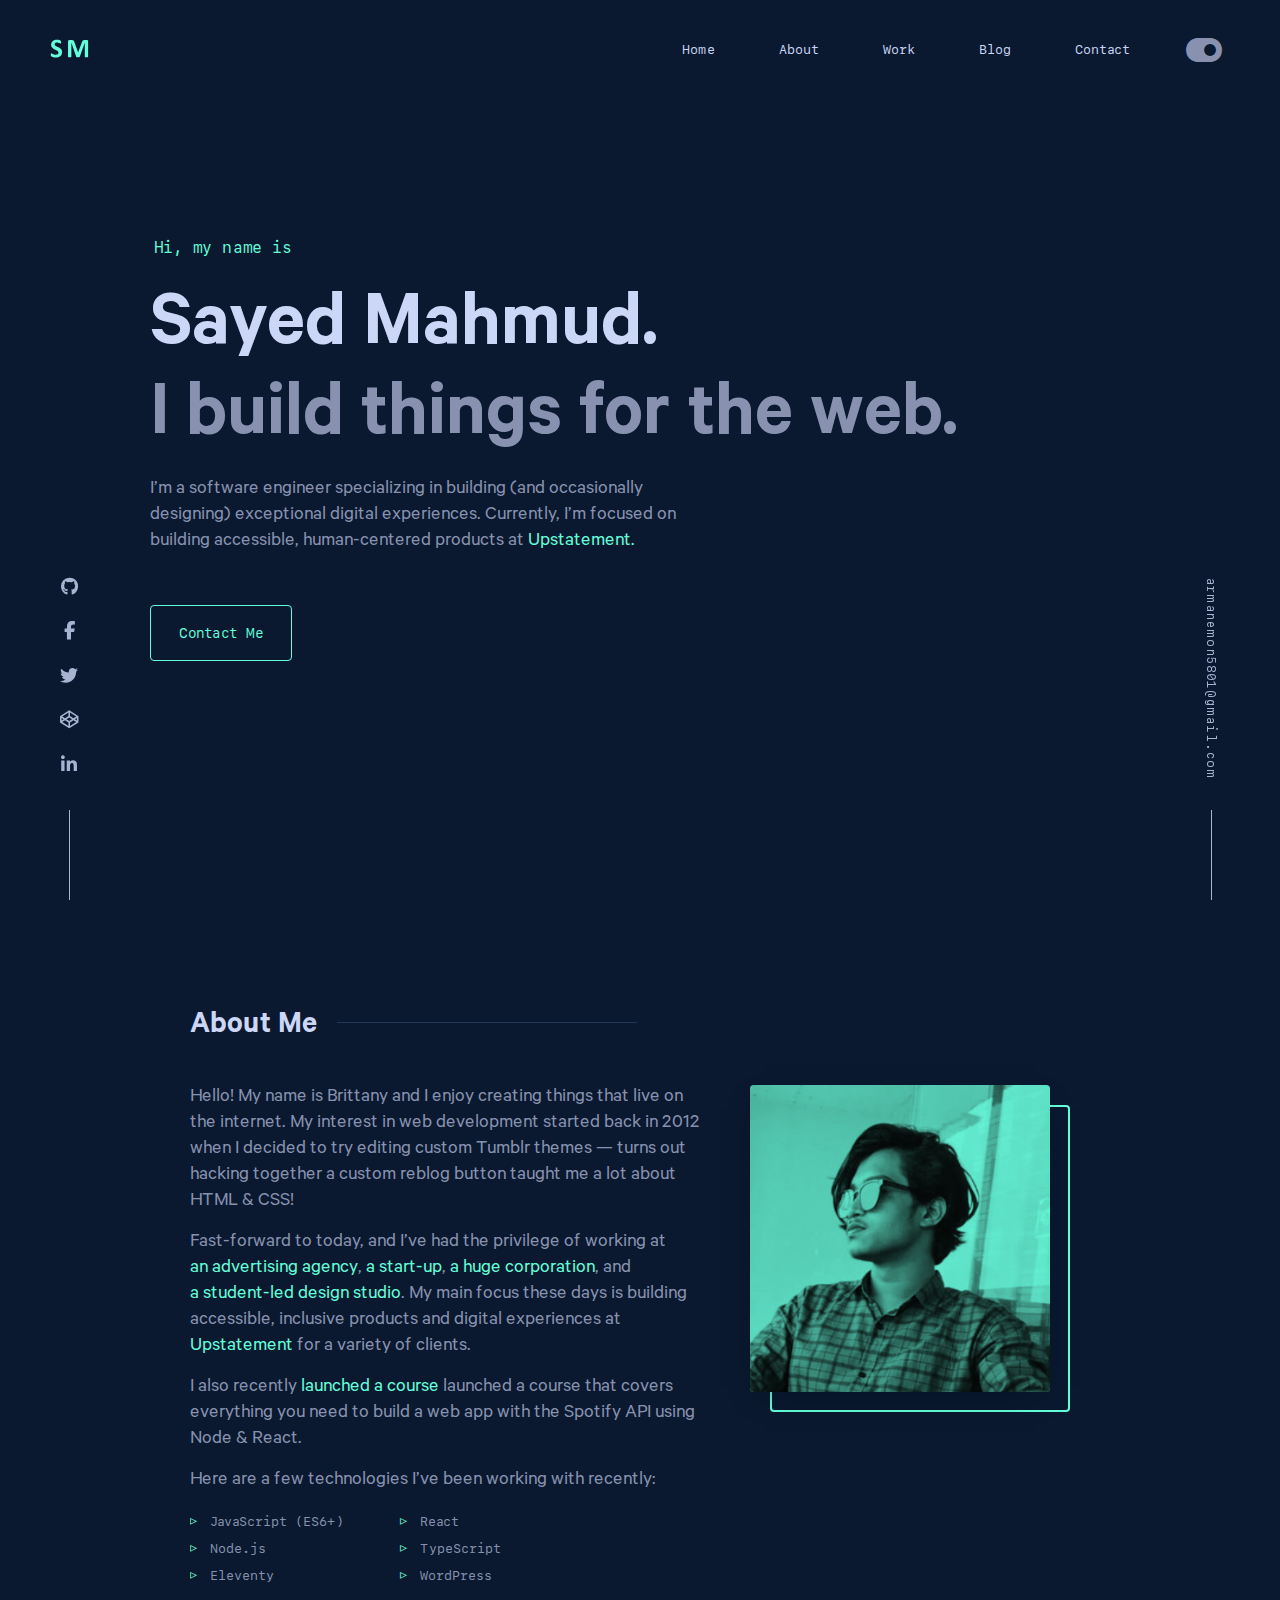
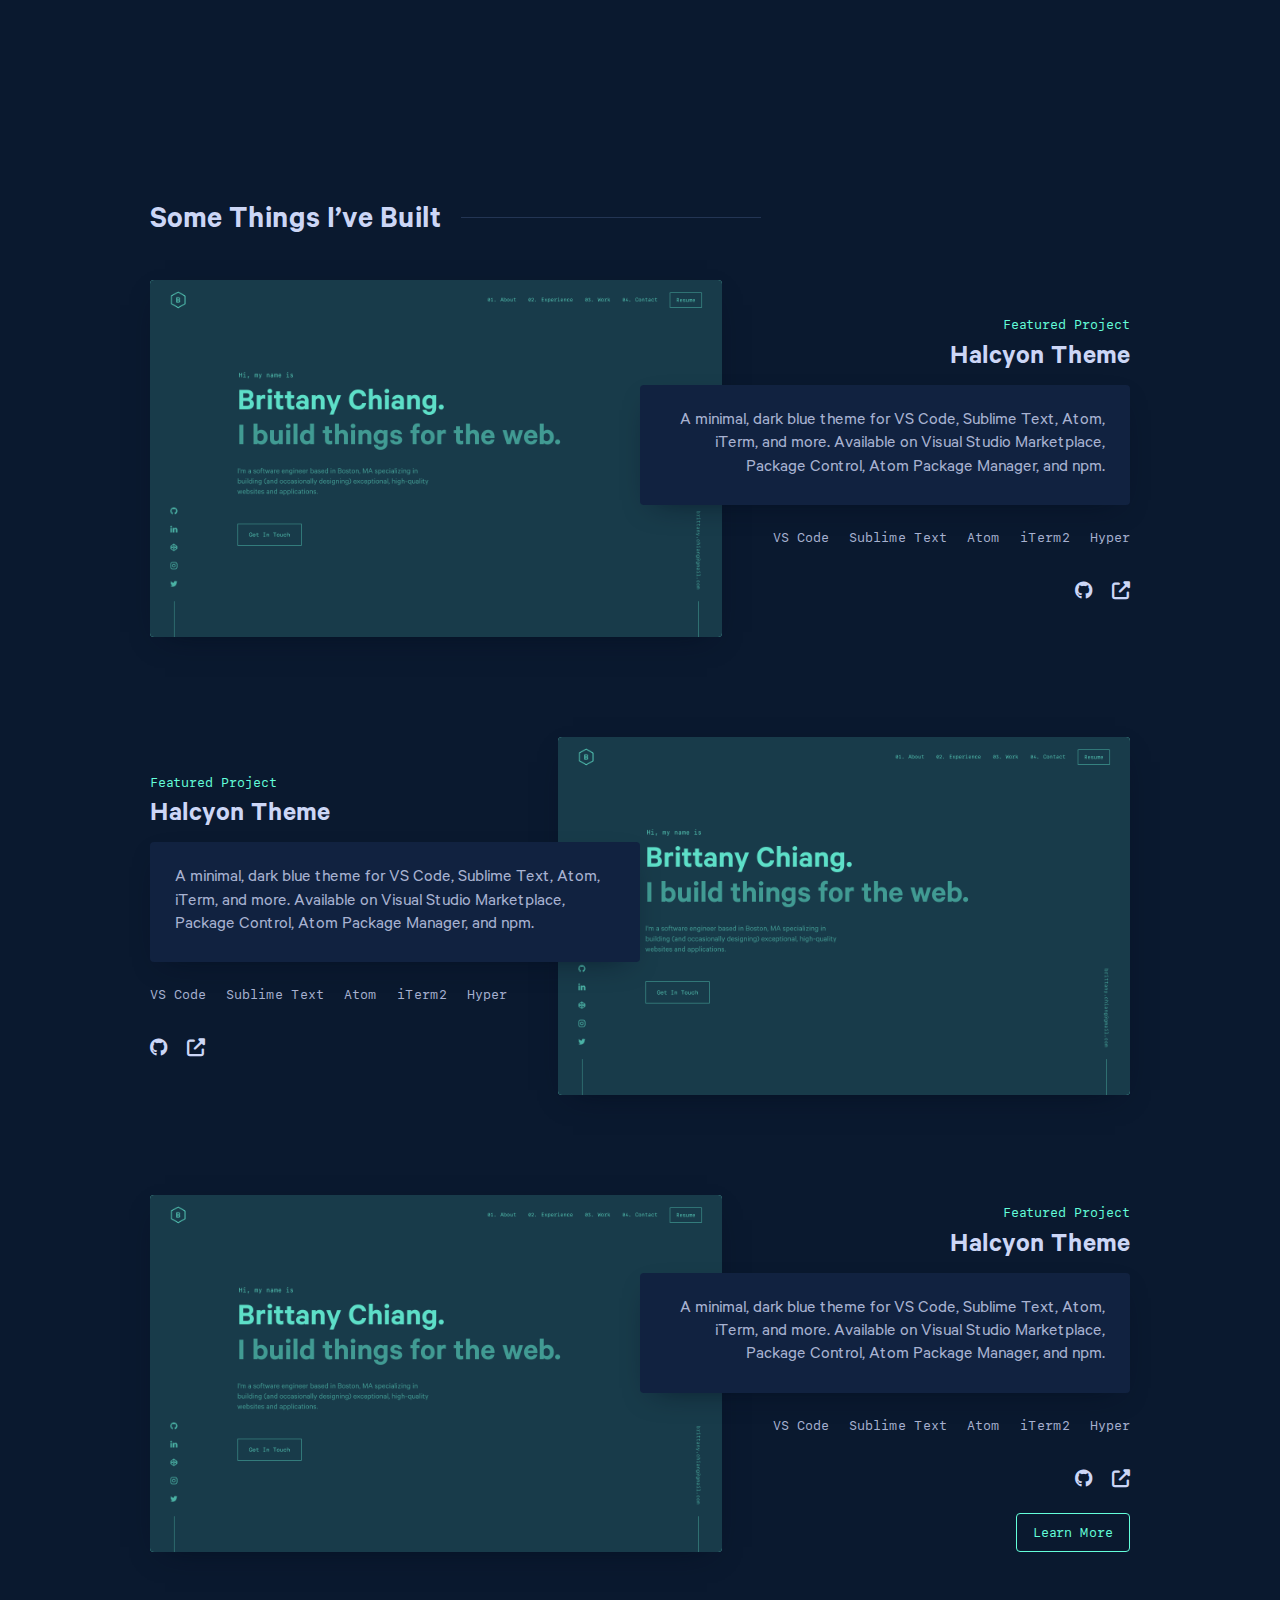
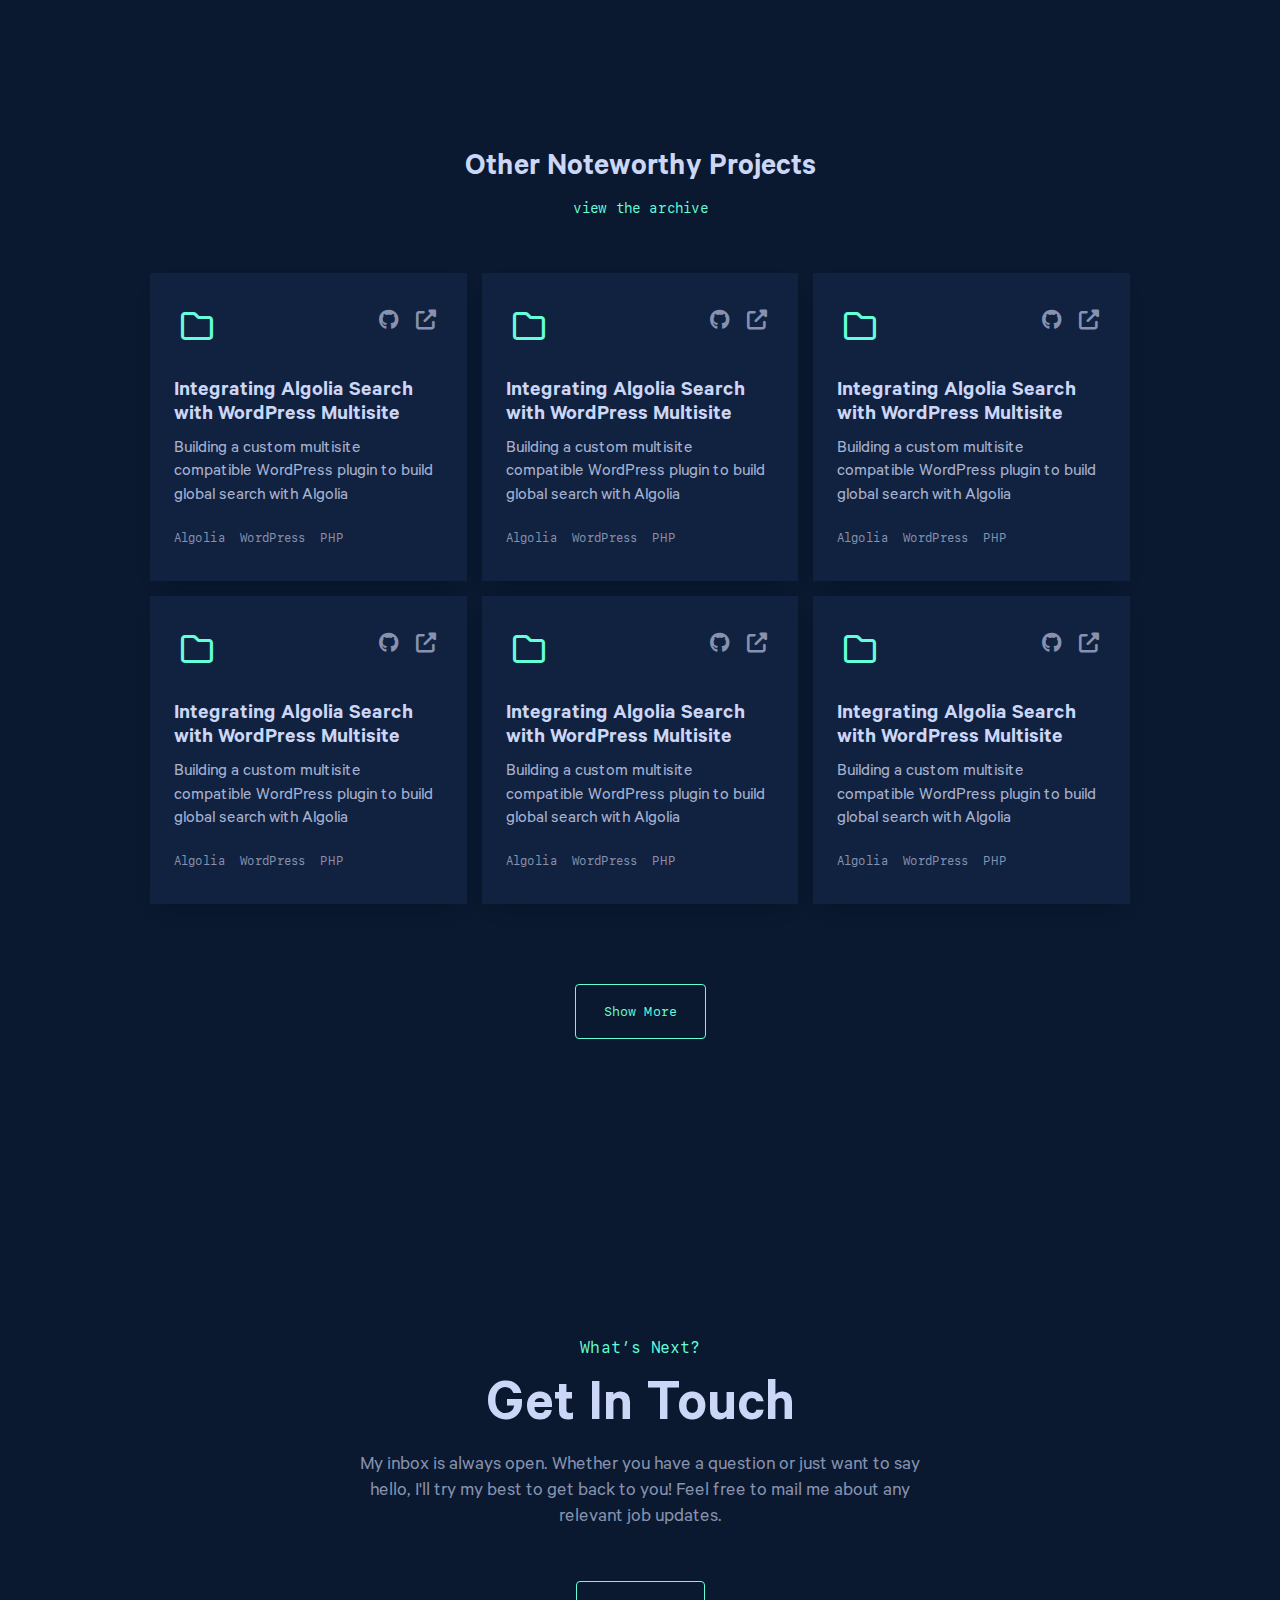
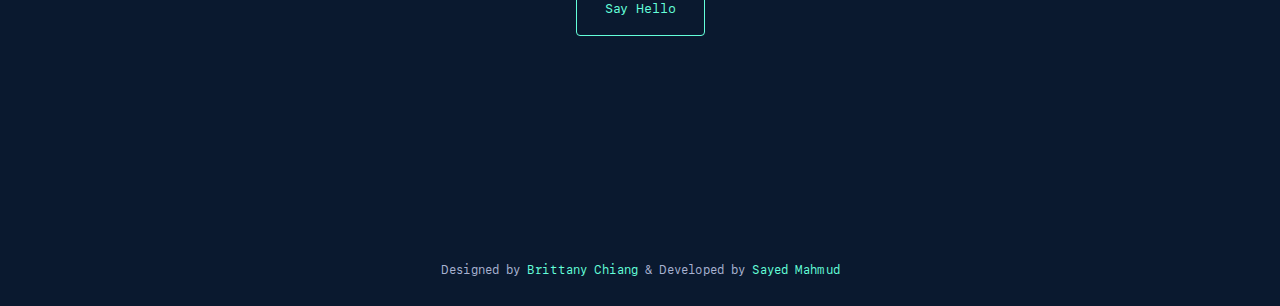
==== index.html @ cd8b5ef1 "deleted portfolio directory" ====
<!DOCTYPE html>
<html lang="en">
<head>
    <meta charset="UTF-8">
    <meta http-equiv="X-UA-Compatible" content="IE=edge">
    <meta name="viewport" content="width=device-width, initial-scale=1.0">
    <link rel="stylesheet" href="styles.css">
    <link rel="stylesheet" href="https://cdnjs.cloudflare.com/ajax/libs/font-awesome/6.2.0/css/all.min.css">
    <title>Sayed Mahmud</title>
</head>
<body>
    
    
    
    <!-- header starts -->

    <header id="header">
        <a href="index.html">
            <div class="logo">
                <img src="image/SMText.svg" class="logo-img" alt="logo">
            </div>
        </a>
        
        <nav>
            <div class="nav">            
                <ul class="nav-items">
                    <li><a href="index.html">Home</a></li>
                    <li><a href="#about">About</a></li>
                    <li><a href="#hl-projects">Work</a></li>
                    <li><a href="#">Blog</a></li>
                    <li><a class="email-link" href="mailto:armanemon5801@gmail.com" rel="noopener noreferrer" target="_blank">Contact</a></li>
                    <li><button class="btn-color"><i class="fa-solid fa-toggle-on"></i></button></li>
                </ul>
            </div>    

            <div class="menu">     
                <div class="toggle">
                    <span></span>
                </div>       
                <ul class="menu-items">
                    <li><button class="btn-color"><i class="fa-solid fa-toggle-on"></i></button></li>
                    <li><a href="index.html">Home</a></li>
                    <li><a href="#about">About</a></li>
                    <li><a href="#hl-projects">Work</a></li>
                    <li><a href="#">Blog</a></li>
                    <li><a class="email-link" href="mailto:armanemon5801@gmail.com" rel="noopener noreferrer" target="_blank">Contact</a></li>
                </ul>
                
            </div>    
        </nav>
    </header>
<!-- header ends-->

 <!-- sticky items starts-->

        <div class="hidden">
            <ul class="sticky sticky-social">
                <li><a href="#">
                    <i class="fa-brands fa-github"></i>
                </a></li>
                <li><a href="#">
                    <i class="fa-brands fa-facebook-f"></i>
                </a></li>
                <li><a href="#">
                    <i class="fa-brands fa-twitter"></i>
                </a></li>
                <li><a href="">
                    <i class="fa-brands fa-codepen"></i>
                </a></li>
                <li><a href="">
                    <i class="fa-brands fa-linkedin-in"></i>
                </a></li>
            </ul>
    
    
            <div class="sticky sticky-email">
                <a class="email-link" href="mailto:armanemon5801@gmail.com" rel="noopener noreferrer" target="_blank">armanemon5801@gmail.com</a>
            </div>
        </div>
<!-- sticky items ends-->

<main>

<!-- hero starts -->
    <section id="hero" class="hero">
            <h1>Hi, my name is</h1>
            <h2 class="big-heading">Sayed Mahmud.</h2>
            <h3 class="big-heading">I build things for the web.</h3>
            <p>I’m a software engineer specializing in building (and occasionally designing) exceptional digital experiences. Currently, I’m focused on building accessible, human-centered products at <a href="#">Upstatement.</a></p>
            <a href="#"><button class="btn btn-email">Contact Me</button></a>
    </section>
    <!-- hero ends-->


    <!-- about me starts -->
    <section id="about"  class="about" >
        <div class="sec-heading-wrapper">
            <h2 class="sec-heading">About Me</h2>
        </div>

            <div class="about-wrapper">
                <div class="about-wrapper--inner">
                    <p>Hello! My name is Brittany and I enjoy creating things that live on the internet. My interest in web development started back in 2012 when I decided to try editing custom Tumblr themes — turns out hacking together a custom reblog button taught me a lot about HTML & CSS!</p>
        
                    <p>Fast-forward to today, and I’ve had the privilege of working at <a>an advertising agency</a>, <a>a start-up</a>, <a>a huge corporation</a>, and <a>a student-led design studio</a>. My main focus these days is building accessible, inclusive products and digital experiences at <a>Upstatement</a> for a variety of clients.</p>
        
                    <p>I also recently <a>launched a course</a> launched a course that covers everything you need to build a web app with the Spotify API using Node & React.</p>
                    
                    <p>Here are a few technologies I’ve been working with recently:</p>
                    <ul class="skills-list">
                        <li>JavaScript (ES6+)</li>
                        <li>React</li>
                        <li>Node.js</li>
                        <li>TypeScript</li>
                        <li>Eleventy</li>
                        <li>WordPress</li>
                    </ul>
                </div>
                <!-- image -->
                <div class="about-img">
                    <div class="image-wrapper">
                        <!-- before -->
                        <div class="image-wrapper--inner"><img src="image/shantoperfect(1).jpg" alt="" class="profile-img"></div>
                        <!-- after -->
                    </div>
                </div>
            </div>
    </section>
<!-- about me ends -->

<!-- highlighted projects starts -->
    <section id="hl-projects" class="hl-projects" >
        <div class="sec-heading-wrapper">
            <h2 class="sec-heading">Some Things I’ve Built</h2>
        </div>

    <div class="hl-project-grid">   
        <!-- first highlighted project start -->
        <div class="hl-project">
            
            <div class="project-image">
                    <a href="" class="project-img-link">
                    <!-- before -->
                    <div class="p-image-wrapper">
                        <div class="p-image-wrapper--inner">
                            <img src="image/demo.png" alt="">
                        </div>
                    </div>
                    </a>
            </div>

            <div class="project-content">
                <p class="project-overline">Featured Project</p>
                <h3 class="hl-project-name"><a href="#">Halcyon Theme</a></h3>
                <div class="project-description">
                    <p>A minimal, dark blue theme for VS Code, Sublime Text, Atom, iTerm, and more. Available on Visual Studio Marketplace, Package Control, Atom Package Manager, and npm.</p>
                </div>
                <ul class="project-tech-list">
                    <li>VS Code</li>
                    <li>Sublime Text</li>
                    <li>Atom</li>
                    <li>iTerm2</li>
                    <li>Hyper</li>
                </ul>
                <div class="project-links">
                    <a href="">
                        <i class="fa-brands fa-github"></i>
                    </a>
                    <a href=""><i class="fa-solid fa-up-right-from-square"></i></a>
                </div>
            </div>
        </div>
        <!-- first highlighted project ends-->

        <!-- second highlighted project start -->
        <div class="hl-project">
            
            <div class="project-image">
                    <a href="" class="project-img-link">
                    <!-- before -->
                    <div class="p-image-wrapper">
                        <div class="p-image-wrapper--inner">
                            <img src="image/demo.png" alt="">
                        </div>
                    </div>
                    </a>
            </div>

            <div class="project-content">
                <p class="project-overline">Featured Project</p>
                <h3 class="hl-project-name"><a href="#">Halcyon Theme</a></h3>
                <div class="project-description">
                    <p>A minimal, dark blue theme for VS Code, Sublime Text, Atom, iTerm, and more. Available on Visual Studio Marketplace, Package Control, Atom Package Manager, and npm.</p>
                </div>
                <ul class="project-tech-list">
                    <li>VS Code</li>
                    <li>Sublime Text</li>
                    <li>Atom</li>
                    <li>iTerm2</li>
                    <li>Hyper</li>
                </ul>
                <div class="project-links">
                    <a href="">
                        <i class="fa-brands fa-github"></i>
                    </a>
                    <a href="">
                        <i class="fa-solid fa-up-right-from-square"></i>
                    </a>
                </div>
            </div>
        </div>
        <!-- second highlighted project ends -->

        <!-- third highlighted project start -->
        <div class="hl-project">
            
            <div class="project-image">
                    <a href="" class="project-img-link">
                    <!-- before -->
                    <div class="p-image-wrapper">
                        <div class="p-image-wrapper--inner">
                            <img src="image/demo.png" alt="">
                        </div>
                    </div>
                    </a>
            </div>

            <div class="project-content">
                <p class="project-overline">Featured Project</p>
                <h3 class="hl-project-name"><a href="#">Halcyon Theme</a></h3>
                <div class="project-description">
                    <p>A minimal, dark blue theme for VS Code, Sublime Text, Atom, iTerm, and more. Available on Visual Studio Marketplace, Package Control, Atom Package Manager, and npm.</p>
                </div>
                <ul class="project-tech-list">
                    <li>VS Code</li>
                    <li>Sublime Text</li>
                    <li>Atom</li>
                    <li>iTerm2</li>
                    <li>Hyper</li>
                </ul>
                <div class="project-links">
                    <a href="">
                        <i class="fa-brands fa-github"></i>
                    </a>
                    <a href="">
                        <i class="fa-solid fa-up-right-from-square"></i>
                    </a>
                </div>
                <div class="learn-more-btn">
                    <a href="#"><button class="btn btn-learn-more">Learn More</button></a>
                </div>
            </div>
        </div>
        <!-- third highlighted project ends -->
    </div>

    </section>
<!-- highlighted projects ends -->


<!-- Other Noteworthy Projects starts -->
    <section id="noteworthy-projects" class="ntw-projects">
        <h2>Other Noteworthy Projects</h2>
        <a href="archive.html" class="inline-link archive-link">view the archive</a>

        <div class="cards">
            <ul class="project-grid">
                <!-- project 1 -->
                <li class="project-card">
                    <div class="card-icons">
                        <div class="icon-wrapper-one">
                            <a href="#">
                                <i class="fa-regular fa-folder"></i>
                            </a>
                        </div>
                        <div class="icon-wrapper-two">
                            <a href="">
                                <i class="fa-brands fa-github"></i>
                            </a>
                            <a href="">
                                <i class="fa-solid fa-up-right-from-square"></i>
                            </a>
                        </div>
                    </div>
                    <h3 class="project-title">
                        <a href="" class="project-card-header">Integrating Algolia Search with WordPress Multisite</a>
                    </h3>
                    <p>Building a custom multisite compatible WordPress plugin to build global search with Algolia</p>
                    <ul class="project-techs">
                        <li>Algolia</li>
                        <li>WordPress</li>
                        <li>PHP</li>
                    </ul>
                </li>
<!-- project 2 -->
<li class="project-card">
    <div class="card-icons">
        <div class="icon-wrapper-one">
            <a href="#">
                <i class="fa-regular fa-folder"></i>
            </a>
        </div>
        <div class="icon-wrapper-two">
            <a href="">
                <i class="fa-brands fa-github"></i>
            </a>
            <a href="">
                <i class="fa-solid fa-up-right-from-square"></i>
            </a>
        </div>
    </div>
    <h3 class="project-title">
        <a href="" class="project-card-header">Integrating Algolia Search with WordPress Multisite</a>
    </h3>
    <p>Building a custom multisite compatible WordPress plugin to build global search with Algolia</p>
    <ul class="project-techs">
        <li>Algolia</li>
        <li>WordPress</li>
        <li>PHP</li>
    </ul>
</li>
        <!-- project 3 -->
        <li class="project-card">
            <div class="card-icons">
                <div class="icon-wrapper-one">
                    <a href="#">
                        <i class="fa-regular fa-folder"></i>
                    </a>
                </div>
                <div class="icon-wrapper-two">
                    <a href="">
                        <i class="fa-brands fa-github"></i>
                    </a>
                    <a href="">
                        <i class="fa-solid fa-up-right-from-square"></i>
                    </a>
                </div>
            </div>
            <h3 class="project-title">
                <a href="" class="project-card-header">Integrating Algolia Search with WordPress Multisite</a>
            </h3>
            <p>Building a custom multisite compatible WordPress plugin to build global search with Algolia</p>
            <ul class="project-techs">
                <li>Algolia</li>
                <li>WordPress</li>
                <li>PHP</li>
            </ul>
        </li>
            <!-- project 4 -->
            <li class="project-card">
                <div class="card-icons">
                    <div class="icon-wrapper-one">
                        <a href="#">
                            <i class="fa-regular fa-folder"></i>
                        </a>
                    </div>
                    <div class="icon-wrapper-two">
                        <a href="">
                            <i class="fa-brands fa-github"></i>
                        </a>
                        <a href="">
                            <i class="fa-solid fa-up-right-from-square"></i>
                        </a>
                    </div>
                </div>
                <h3 class="project-title">
                    <a href="" class="project-card-header">Integrating Algolia Search with WordPress Multisite</a>
                </h3>
                <p>Building a custom multisite compatible WordPress plugin to build global search with Algolia</p>
                <ul class="project-techs">
                    <li>Algolia</li>
                    <li>WordPress</li>
                    <li>PHP</li>
                </ul>
            </li>
            <!-- project 5 -->
            <li class="project-card">
                <div class="card-icons">
                    <div class="icon-wrapper-one">
                        <a href="#">
                            <i class="fa-regular fa-folder"></i>
                        </a>
                    </div>
                    <div class="icon-wrapper-two">
                        <a href="">
                            <i class="fa-brands fa-github"></i>
                        </a>
                        <a href="">
                            <i class="fa-solid fa-up-right-from-square"></i>
                        </a>
                    </div>
                </div>
                <h3 class="project-title">
                    <a href="" class="project-card-header">Integrating Algolia Search with WordPress Multisite</a>
                </h3>
                <p>Building a custom multisite compatible WordPress plugin to build global search with Algolia</p>
                <ul class="project-techs">
                    <li>Algolia</li>
                    <li>WordPress</li>
                    <li>PHP</li>
                </ul>
            </li>
            <!-- project 6 -->
            <li class="project-card">
                <div class="card-icons">
                    <div class="icon-wrapper-one">
                        <a href="#">
                            <i class="fa-regular fa-folder"></i>
                        </a>
                    </div>
                    <div class="icon-wrapper-two">
                        <a href="">
                            <i class="fa-brands fa-github"></i>
                        </a>
                        <a href="">
                            <i class="fa-solid fa-up-right-from-square"></i>
                        </a>
                    </div>
                </div>
                <h3 class="project-title">
                    <a href="" class="project-card-header">Integrating Algolia Search with WordPress Multisite</a>
                </h3>
                <p>Building a custom multisite compatible WordPress plugin to build global search with Algolia</p>
                <ul class="project-techs">
                    <li>Algolia</li>
                    <li>WordPress</li>
                    <li>PHP</li>
                </ul>
            </li>
            </ul>
        </div>
        <button class="btn more-button">Show More</button>
    </section>
<!-- Other Noteworthy Projects ends -->

<!-- contact starts -->
    <section id="contact" class="contact">
        <h2 class="contact-section-heading">What’s Next?</h2>
        <h2 class="title">Get In Touch</h2>
        <p>My inbox is always open. Whether you have a question or just want to say hello, I'll try my best to get back to you! Feel free to mail me about any relevant job updates.</p>
        <button class="btn btn-say-hello"><a class="email-link" href="mailto:armanemon5801@gmail.com" rel="noopener noreferrer" target="_blank">Say Hello</a>
        </button>
    </section>
<!-- contact ends -->
    </main> 



<!-- footer starts  -->
    <footer id="footer" class="footer">
        <p class="footer-text">
            Designed by <a href="https://brittanychiang.com/" target="_blank">Brittany Chiang</a> & Developed by <a href="#">Sayed Mahmud</a>  
        </p>
    </footer>
<!-- footer ends -->

<script src="script.js"></script>
</body>
</html>
---- styles.css ----
:root {
    --dark-navy: #020c1b;
    --navy: #0a192f;
    --light-navy: #112240;
    --lightest-navy: #233554;
    --navy-shadow: rgba(2, 12, 27, 0.7);

    --dark-slate: #495670;
    --slate: #8892b0;
    --light-slate: #a8b2d1;
    --lightest-slate: #ccd6f6;

    --white: #e6f1ff;
    --green: #64ffda;
    --green-tint: rgba(100, 255, 218, 0.1);
    --pink: #f57dff;
    --blue: #57cbff;

    --font-sans: 'Calibre', 'Inter', 'San Francisco', 'SF Pro Text', -apple-system, system-ui,
      sans-serif;
    --font-mono: 'SF Mono', 'Fira Code', 'Fira Mono', 'Roboto Mono', monospace;

    --fz-xxs: 12px;
    --fz-xs: 13px;
    --fz-sm: 14px;
    --fz-md: 16px;
    --fz-lg: 18px;
    --fz-xl: 20px;
    --fz-xxl: 22px;
    --fz-heading: 32px;

    --border-radius: 4px;
    --nav-height: 100px;
    --nav-scroll-height: 70px;

    --tab-height: 42px;
    --tab-width: 120px;

    --easing: cubic-bezier(0.645, 0.045, 0.355, 1);
    --transition: all 0.25s cubic-bezier(0.645, 0.045, 0.355, 1);

    --hamburger-width: 30px;

    --ham-before: top 0.1s ease-in 0.25s, opacity 0.1s ease-in;
    --ham-before-active: top 0.1s ease-out, opacity 0.1s ease-out 0.12s;
    --ham-after: bottom 0.1s ease-in 0.25s, transform 0.22s cubic-bezier(0.55, 0.055, 0.675, 0.19);
    --ham-after-active: bottom 0.1s ease-out,
      transform 0.22s cubic-bezier(0.215, 0.61, 0.355, 1) 0.12s;
  }
  /* variables ends */

  @font-face {
    font-family: "SF Mono";
    src:
    local("Sf Mono"), 
    url(fonts/SFMono/SFMono-Regular.ttf) format("truetype"),
    url(fonts/SFMono/SFMono-Regular.woff) format("woff"),
    url(fonts/SFMono/SFMono-Regular.woff2) format("woff2");
    font-weight: normal;
    font-style: normal;
  }
  @font-face {
    font-family: "SF Mono";
    src: url(fonts/SFMono/SFMono-Medium.ttf) format("truetype"),
    url(fonts/SFMono/SFMono-Medium.woff) format("woff"),
    url(fonts/SFMono/SFMono-Medium.woff2) format("woff2");
    font-weight: 500;
    font-style: normal;
  }
  @font-face {
    font-family: "SF Mono";
    src: url(fonts/SFMono/SFMono-Semibold.ttf) format("truetype"),
    url(fonts/SFMono/SFMono-Semibold.woff) format("woff"),
    url(fonts/SFMono/SFMono-Semibold.woff2) format("woff2");
    font-weight: 600;
    font-style: normal;
  }
  
  @font-face {
    font-family: "Calibre";
    src: url(fonts/Calibre/Calibre-Light.ttf) format("truetype"),
    url(fonts/Calibre/Calibre-Light.woff) format("woff"),
    url(fonts/Calibre/Calibre-Light.woff2) format("woff2");
    font-weight: 300;
    font-style: normal;
  }
  @font-face {
    font-family: "Calibre";
    src: url(fonts/Calibre/Calibre-Regular.ttf) format("truetype"),
    url(fonts/Calibre/Calibre-Regular.woff) format("woff"),
    url(fonts/Calibre/Calibre-Regular.woff2) format("woff2");
    font-weight: normal;
    font-style: normal;
  }
  @font-face {
    font-family: "Calibre";
    src: url(fonts/Calibre/Calibre-Medium.ttf)  format("truetype"),
    url(fonts/Calibre/Calibre-Medium.woff) format("woff"),
    url(fonts/Calibre/Calibre-Medium.woff2) format("woff2");
    font-weight: 500;
    font-style: normal;
  }
  @font-face {
    font-family: "Calibre";
    src: url(fonts/Calibre/Calibre-Semibold.ttf) format("truetype"),
    url(fonts/Calibre/Calibre-Semibold.woff) format("woff"),
    url(fonts/Calibre/Calibre-Semibold.woff2) format("woff2");
    font-weight: 600;
    font-style: normal;
  }

/* .medium-heading {
  margin: 0;
  font-size: clamp(40px, 8vw, 60px);
} */

html{
    scroll-behavior: smooth;
    scrollbar-width: thin;
    scrollbar-color: var(--dark-slate) var(--navy);
}

*,
*::before,
*::after{
    margin: 0;
    padding: 0;
    box-sizing: border-box;
}

::selection {
    background-color: var(--lightest-navy);
    color: var(--lightest-slate);
}

::-webkit-scrollbar{
  width: 1.3vw;
}
::-webkit-scrollbar-track{
  background: var(--navy);
  margin-block: .2vw;
  border-radius: 100vw;
  
}
::-webkit-scrollbar-thumb{
  background: var(--dark-slate);
  border: .3vw solid var(--navy);
  border-radius: 100vw;
}
::-webkit-scrollbar-thumb:hover{
  background: var(--slate);
}

body {
  margin: 0px;
  width: 100%;
  min-height: 100%;
  overflow-x: hidden;
  -webkit-font-smoothing: antialiased;
  background-color: var(--navy);
  color: var(--slate);
  font-family: var(--font-sans);
  font-size: var(--fz-xl);
  line-height: 1.3;
  }
  

  h1,
  h2,
  h3,
  h4,
  h5,
  h6 {
    margin: 0px 0px 10px;
    font-weight: 600;
    color: var(--lightest-slate);
    line-height: 1.1;
  }
  p{
    margin: 0px 0px 15px;
  }
  p:last-child{
    margin: 0;
  }
  ul li{
    list-style: none;
  }

  a{
    display: inline-block;
    text-decoration: none;
    text-decoration-skip-ink: auto;
    color: inherit;
    position: relative;
    transition: var(--transition);
  }
  p > a{
    cursor: pointer;
    display: inline-block;
    text-decoration: none;
    text-decoration-skip-ink: auto;
    position: relative;
    transition: var(--transition);
    color: var(--green);
  }

  button {
    color: var(--green);
    background-color: transparent;
    border: 1px solid var(--green);
    border-radius: var(--border-radius);
    font-size: var(--fz-xs);
    font-family: var(--font-mono);
    line-height: 1;
    text-decoration: none;
    cursor: pointer;
    transition: var(--transition);
    padding: 1.25rem 1.75rem;
  }
  
button:hover,
button:focus,
button:active {
  background-color: var(--green-tint);
  outline: none;
}
/* global ends */

main{
  padding: 0 150px;
}
section{
    margin: 0px auto;
    padding: 100px 0px;
    max-width: 1000px;
}
/* header starts */

header{
  width: 100vw;
  min-height: var(--nav-height);
  display: flex;
  align-items: center;
  justify-content: space-between;
  padding: 0 50px;
  position: fixed;
  top: 0;
  left: 0;
  z-index: 999;
  background: var(--navy);
  transform-origin: top;
  transition: var(--transition);
}

.scroll-down header{
  transform: translateY(-100%);
  transition: var(--transition);
}
.scroll-up header{
  transform: translateY(0%);
  min-height: var(--nav-scroll-height);
  box-shadow: 0 10px 30px -15px var(--navy-shadow);
}
.logo-img{
  display: block;
  width: 40px;
  height: 40px;
}

.nav-items{
  display: flex;
  align-items: center;
  justify-content: flex-end;
}
.nav-items li{
  margin-left: 2rem;
}
.menu{
  display: none;
}

.nav-items a{
  padding: .75rem 1rem;
  font-family: var(--font-mono);
  font-size: var(--fz-xs);
  color: var(--lightest-slate);
  transition: color 200ms ease-in-out;
  display: block;
  position: relative;
  transition: color 300ms ease-in-out;
}
.nav-items a::after{
  content: "";
  position: absolute;
  bottom: 5px;
  left: 0;
  background: var(--green);
  height: .7px;
  width: 80%;
  transform-origin: right;
  transform: scale(0);
  transition: transform 300ms ease-in-out;
}

.nav-items a:hover::after{
  transform: scale(1);
}
.nav-items a:hover{
  color: var(--green);
}

.btn-color{
  display: block;
  color: var(--slate);
  background-color: none;
  border: none;
  border-radius: none;
  font-size: var(--fz-heading);
  line-height: none;
  cursor: pointer;
  transition: var(--transition);
  padding: 0.5rem 0.5rem;
}

.btn-color:hover {
background-color: var(--green-tint);
outline: none;
}

/* header ends */


/* sticky */

.sticky{
  position: fixed;
  display: flex;
  flex-direction: column;
  align-items: center;
  justify-content: center;
  bottom: 0;
}
.sticky-social{
  left: 50px;
}

.sticky-social li{
  transform: translateY(0px);
  transition: transform 250ms ease-in-out, color 250ms ease-in-out;
}

.sticky-social li:last-of-type{
  margin-bottom: 20px;
}

.sticky-social a{
  padding: 10px;
  font-size: var(--fz-lg);
  color: var(--light-slate);
}

.sticky-email{
  right: 50px;
}

.sticky-email a{
  padding: 10px;
  color: var(--light-slate);
  margin: 20px auto;
  font-family: var(--font-mono);
  font-size: var(--fz-xxs);
  line-height: var(--fz-lg);
  letter-spacing: 0.1em;
  -webkit-writing-mode: vertical-rl;
  writing-mode: vertical-rl;
  transform: translateY(0px);
  transition: transform 250ms ease-in-out, color 250ms ease-in-out;
}

.sticky-email a:hover,
.sticky-social li:hover,
.sticky-social a:hover{
  transform: translateY(-5px);
  color: var(--green);
}

.sticky-email::after,
.sticky-social::after{
  content: "";
  display: block;
  width: 1px;
  height: 90px;
  margin: 0px auto;
  background-color: var(--light-slate);
}
/* sticky ends */

/* section hero starts*/

  .hero{
    min-height: 100vh;
    padding: 100px 0;
    display: flex;
    flex-direction: column;
    align-items: flex-start;
    justify-content: center;
  }

  .big-heading {
    margin: 0;
    font-size: clamp(40px, 8vw, 80px);
  } 
  .hero h1{
    margin: 0px 0px 30px 4px;
    color: var(--green);
    font-family: var(--font-mono);
    font-size: clamp(var(--fz-sm),5vw,var(--fz-md));
    font-weight: 400;
}
.hero h3{
    margin-top: 10px;
    color: var(--slate);
    line-height: 0.9;
}
.hero > p{
    margin: 20px 0px 0px;
    max-width: 540px;
}
.hero .btn-email{
    font-size: var(--fz-sm);
    cursor: pointer;
    margin-top: 50px;
}
/* section hero ends */


/* section about starts*/
.about{
  max-width: 900px;
}

.about-wrapper{
  display: grid;
  grid-template-columns: 3fr 2fr;
  gap: 50px;
}

.sec-heading{
  display: flex;
  align-items: center;
  position: relative;
  margin: 10px 0px 40px;
  width: 100%;
  font-size: clamp(26px,5vw,var(--fz-heading));
  white-space: nowrap;
}
.sec-heading::after{
    content: "";
    display: block;
    position: relative;
    top: -5px;
    width: 300px;
    height: 1px;
    margin-left: 20px;
    background-color: var(--lightest-navy);
}

.skills-list{
    display: grid;
    grid-template-columns: repeat(2, minmax(140px, 200px));
    gap: 0px 10px;
    padding: 0px;
    margin: 20px 0px 0px;
    overflow: hidden;
    list-style: none;
}
.skills-list li{
    position: relative;
    margin-bottom: 10px;
    padding-left: 20px;
    font-family: var(--font-mono);
    font-size: var(--fz-xs);
}
.skills-list li::before{
  content: "▹";
  position: absolute;
  left: 0px;
  color: var(--green);
  font-size: var(--fz-sm);
  line-height: 12px;
}

.about-img{
  position: relative;
  max-width: 300px;
}
.image-wrapper{
    box-shadow: 0 10px 30px -15px var(--navy-shadow);
    transition: var(--transition);
    display: block;
    position: relative;
    width: 100%;
    border-radius: var(--border-radius);
    background-color: var(--green);
}
.image-wrapper--inner{
    position: relative;
    border-radius: var(--border-radius);
    mix-blend-mode: multiply;
    filter: grayscale(100%) contrast(1);
    transition: var(--transition);
}
.image-wrapper--inner:hover{
  mix-blend-mode: normal;
  filter: grayscale(0%);
}
.image-wrapper::before,
.image-wrapper::after{
    content: "";
    display: block;
    position: absolute;
    width: 100%;
    height: 100%;
    border-radius: var(--border-radius);
    transition: var(--transition);
}
.image-wrapper::before{
    top: 0px;
    left: 0px;
    background-color: var(--navy);
    mix-blend-mode: screen;
}
.image-wrapper::after{
  border: 2px solid var(--green);
  top: 20px;
  left: 20px;
  z-index: -1;
  transition: var(--transition);
}
.image-wrapper:hover::after{
  top: 15px;
  left: 15px;
}
.image-wrapper--inner img{
    bottom: 0;
    height: 100%;
    left: 0;
    margin: 0;
    max-width: none;
    padding: 0;
    position: static;
    right: 0;
    top: 0;
    width: 100%;
    object-fit: cover;
    border-radius: var(--border-radius);
}
.profile-img{
    max-width: 100%;
    display: block;
    position: static;
}

/* section about ends */


/* section highlighted projects starts*/
.hl-projects{
  max-width: 1000px;
}
.hl-project{
  position: relative;
  display: grid;
  grid-template-columns: repeat(12, 1fr);
  align-items: center;
}
.hl-project:not(:last-of-type) {
  margin-bottom: 100px;
}
/* img starts */

.project-image{
    box-shadow: 0 10px 30px -15px var(--navy-shadow);
    transition: var(--transition);
    grid-area: 1 / 6 / -1 / -1;
    position: relative;
    z-index: 1;
}
.hl-project:nth-of-type(2n+1) .project-image {
  grid-column: 1 / 8;
}
.project-image a{
  width: 100%;
  height: 100%;
  background-color: var(--green);
  border-radius: var(--border-radius);
  vertical-align: middle;
  }
  .project-image a::before{
    content: "";
    position: absolute;
    width: 100%;
    height: 100%;
    inset: 0px;
    z-index: 3;
    transition: var(--transition);
    background-color: var(--navy);
    mix-blend-mode: screen;
  }
  .p-image-wrapper{
    border-radius: var(--border-radius);
    mix-blend-mode: multiply;
    filter: grayscale(100%) contrast(1) brightness(90%);
    transition: var(--transition);
}
.project-image a:hover .p-image-wrapper{
  mix-blend-mode: normal;
  filter: grayscale(0%) contrast(1) brightness(100%);
}
.p-image-wrapper--inner img{
  opacity: .9;
  transition: opacity 500ms linear 0s;
  object-fit: cover;
}
.p-image-wrapper{
    width: 100%;
    max-width: 100%;
    vertical-align: middle;
    position: relative;
    overflow: hidden;
}
.p-image-wrapper--inner{
    max-width: 700px;
    display: block;
}
.p-image-wrapper--inner img{
    max-width: 100%;
    display: block;
    bottom: 0;
    height: 100%;
    left: 0;
    margin: 0;
    padding: 0;
    right: 0;
    top: 0;
    width: 100%;
    object-fit: cover;
}
/* project img ends */

.hl-project:nth-of-type(2n+1) .project-content {
  grid-column: 7 / -1;
}
.project-content{
  grid-area: 1 / 1 / -1 / 7;
  position: relative;
  display: flex;
  flex-direction: column;
  align-items: flex-end;
  text-align: end;
}
.hl-project:nth-of-type(2n) .project-content {
  align-items: flex-start;
  text-align: start;
}
.project-overline {
    margin: 10px 0px;
    color: var(--green);
    font-family: var(--font-mono);
    font-size: var(--fz-xs);
    font-weight: 400;
}
.hl-project-name{
    cursor: pointer;
    color: var(--lightest-slate);
    font-size: clamp(24px, 5vw, 28px);
}
.hl-project-name:hover{
  color: var(--green);
}
.project-description{
  box-shadow: 0 10px 30px -15px var(--navy-shadow);
  transition: var(--transition);
  position: relative;
  z-index: 2;
  padding: 25px;
  border-radius: var(--border-radius);
  background-color: var(--light-navy);
  color: var(--light-slate);
  font-size: var(--fz-lg);
}
.project-tech-list{
  display: flex;
    flex-wrap: wrap;
    position: relative;
    z-index: 2;
    margin: 25px 0px 10px;
    padding: 0px;
    list-style: none;
}
.hl-project:nth-of-type(2n+1) .project-tech-list {
  -webkit-box-pack: end;
  justify-content: flex-end;
}
.hl-project:nth-of-type(2n+1) .project-tech-list li {
  margin: 0px 0px 5px 20px;
}
.project-tech-list li {
  margin: 0px 20px 5px 0px;
  color: var(--light-slate);
  font-family: var(--font-mono);
  font-size: var(--fz-xs);
  white-space: nowrap;
}
.project-links{
  display: flex;
    -webkit-box-align: center;
    align-items: center;
    position: relative;
    margin-top: 10px;
    margin-left: -10px;
    color: var(--lightest-slate);
}
.hl-project:nth-of-type(2n+1) .project-links {
  -webkit-box-pack: end;
  justify-content: flex-end;
  margin-left: 0px;
  margin-right: -10px;
}
.project-links a{
  display: flex;
    -webkit-box-pack: center;
    justify-content: center;
    -webkit-box-align: center;
    align-items: center;
    padding: 10px;
    font-size: var(--fz-lg);
}
.project-links a:hover {
  color: var(--green);
}
/*hl project two ends*/

/* hl project three button*/
.btn-learn-more{
  margin-top: 15px;
  padding: .75rem 1rem;
}
/* section highlighted projects ends */


/* section noteworthy projects starts*/
.ntw-projects{
  max-width: 1000px;
  text-align: center;
}
.ntw-projects h2{
  font-size: clamp(24px,5vw,var(--fz-heading));
}
.archive-link{
  font-family: var(--font-mono);
  font-size: var(--fz-sm);
  font-weight: 400;
  color: var(--green);
}
.archive-link::after{
  content: "";
  display: block;
  height: .7px;
  width: 100%;
  background: var(--green);
  position: absolute;
  bottom: 0;
  transform-origin: left;
  transform: scale(0);
  transition: var(--transition);
}
.archive-link:hover::after{
  transform: scale(1);
}
.project-grid{
    list-style: none;
    padding: 0px;
    margin: 50px 0px 0px;
    display: grid;
    grid-template-columns: repeat(auto-fill, minmax(300px, 1fr));
    gap: 15px;
    position: relative;
}
.project-card{
  cursor: default;
  text-align: start;
  padding: 2rem 1.5rem;
  background: var(--light-navy);
  box-shadow: 0 10px 20px -15px var(--navy-shadow);
  transition: var(--transition);
}
.project-card:hover{
  transform: translateY(-7px);
  box-shadow: 0 10px 20px -5px var(--navy-shadow);
}
.card-icons{
  margin-bottom: 20px;
  display: flex;
  justify-content: space-between;
}
.icon-wrapper-one a{
  color: var(--green);
  font-size: var(--fz-heading);
}
.card-icons a{
  padding: 5px 7px;
}
.card-icons a:hover{
  color: var(--green);
}
.project-title{
  margin-bottom: 10px;
  color: var(--lightest-slate);
  font-size: var(--fz-xxl);
}
.project-title:hover{
  color: var(--green);
}
.project-card p{
  margin: 0px 0px 10px;
  color: var(--light-slate);
  font-size: var(--fz-lg);
}
.project-techs{
  display: flex;
  align-items: flex-end;
  -webkit-box-flex: 1;
  flex-grow: 1;
  flex-wrap: wrap;
  padding: 0px;
  margin: 20px 0px 0px;
  list-style: none;
  font-weight: 400;
}
.project-techs li{
  font-family: var(--font-mono);
    font-size: var(--fz-xxs);
    line-height: 1.75;
}
.project-techs li:not(:last-of-type) {
  margin-right: 15px;
}
.more-button{
  margin-top: 5rem;
}
/* section noteworthy projects ends */



/* section contact starts*/
.contact{
  margin: 100px auto;
  max-width: 600px;
  display: flex;
  flex-direction: column;
  align-items: center;
  justify-content: space-around;
  text-align: center;
}
.contact-section-heading{
    display: block;
    margin-bottom: 20px;
    color: var(--green);
    font-family: var(--font-mono);
    font-size: var(--fz-md);
    font-weight: 400;
}
.title{
  font-size: clamp(40px, 5vw, 60px);
  color: var(--lightest-slate);
}
.btn-say-hello{
  margin-top: 35px;
}
/* section contact ends */

/* section archive starts */
.archive {
    margin: 0px auto;
    width: 100%;
    max-width: 1600px;
    min-height: 100vh;
    padding: 200px 0;
}
.subtitle {
    color: var(--green);
    margin: 0px 0px 20px;
    font-size: var(--fz-md);
    font-family: var(--font-mono);
    font-weight: 400;
    line-height: 1.5;
}
.archive-content{
  margin: 100px -20px;
}
.archive-content table{
  width: 100%;
  border-collapse: collapse;
}

.archive-content table tr{
  cursor: default;
}
.archive-content table th:first-child,
.archive-content table td:first-child {
  padding-left: 20px;
}
.archive-content table th:last-child,
.archive-content table td:last-child {
  padding-right: 20px;
}
.archive-content table th, 
.archive-content table td {
  padding: 10px;
  text-align: left;
}
.archive-content table tr td:first-child {
  border-top-left-radius: var(--border-radius);
  border-bottom-left-radius: var(--border-radius);
}
.archive-content table tr td:last-child {
  border-top-right-radius: var(--border-radius);
  border-bottom-right-radius: var(--border-radius);
}
.overline {
  color: var(--green);
  font-family: var(--font-mono);
  font-size: var(--fz-md);
  font-weight: 400;
}
.archive-content table tbody tr:hover, 
.archive-content table tbody tr:focus {
  background-color: var(--light-navy);
}
.archive-content table td.year {
  padding-right: 20px;
}
.archive-content table td.title {
  padding-top: 15px;
  padding-right: 20px;
  color: var(--lightest-slate);
  font-size: var(--fz-xl);
  font-weight: 600;
  line-height: 1.25;
}
.archive-content table td.tech {
  font-size: var(--fz-xxs);
  font-family: var(--font-mono);
  line-height: 1.5;
}
.archive-content table td.tech span {
  display: inline-block;
}
.archive-content table td.tech .separator {
  margin: 0px 5px;
}
.archive-content table td.links {
  min-width: 100px;
}
.archive-content table td.links div {
  display: flex;
  gap: 20px;
}
.archive-content table td.links div a {
  font-size: var(--fz-md);
  cursor: pointer;
}
.archive-content table td.links div a:hover {
  color: var(--green);
}
/* section archive ends */


/* footer starts*/

footer{
  min-height: 70px;
  display: flex;
  align-items: center;
  justify-content: center;
  text-align: center;
}
.footer-text{
  font-size: var(--fz-xxs);
  font-family: var(--font-mono);
  color: var(--light-slate);
  font-weight: 400;
}
.footer-text a{
  color: var(--green);
  text-decoration: none;
  position: relative;
}
.footer-text a:hover{
  color: var(--green);
}
.footer-text a::after{
  content: "";
  display: block;
  height: .5px;
  width: 100%;
  background: var(--green);
  position: absolute;
  bottom: 0;
  transform-origin: left;
  transform: scale(0);
  transition: var(--transition);
}
.footer-text a:hover::after{
  transform: scale(1);
}
/* footer ends */

/* media queries */

@media (max-width: 1080px){
  main {
    padding: 0px 100px;
  }
  .nav-items li{
    margin-left: 1rem;
  }
  .sticky-social{
    left: 25px;
  }
  .sticky-email{
    right: 15px;
  }
  .sec-heading::after{
    width: 200px;
  }
  .project-content{
    grid-area: 1 / 1 / -1 / 9;
  }
  .hl-project:nth-of-type(2n+1) .project-content {
    grid-column: 5 / -1;
  }
  .hl-project-name{
    margin: 0px 0px 20px;
  }
  
}

@media (max-width: 768px){
  main{
    padding: 0 50px;
  }
  section {
    padding: 80px 0px;
}
  header{
    padding: 0px 25px;
  }
  .nav{
    display: none;
  }
  .menu{
    display: block;
  }
  .menu-items{
    padding: 50px;
    width: min(75vw, 400px);
    height: 100vh;
    display: flex;
    flex-direction: column;
    align-items: stretch;
    text-align: center;
    justify-content: space-evenly;
    position: fixed;
    top: 0;
    bottom: 0;
    right: 0;
    z-index: 999;
    background: var(--light-navy);
    box-shadow: -10px 0px 30px -15px var(--navy-shadow);

    transform: translateX(100%);
    transition: transform 200ms linear;
  }
  .flipped{
    transform: translateX(0%);
  }
  .btn-color{
    display: inline-block;
  }
  .menu-items a{
    padding: .75rem 1rem;
    font-family: var(--font-mono);
    font-size: var(--fz-lg);
    color: var(--lightest-slate);
    transition: color 200ms ease-in-out;
    display: block;
  }
  .menu-items a::after{
    content: "";
    position: absolute;
    bottom: 5px;
    left: 0;
    background: var(--green);
    height: .9px;
    width: 100%;
    transform-origin: center;
    transform: scale(.5);
    transition: transform 300ms ease-in-out;
  }
  .menu-items a:hover::after{
    transform: scale(1);
  }
  .menu-items a:hover{
    color: var(--green);
  }
  .toggle{
    padding: 1.5rem 0.7rem;;
    cursor: pointer;
    position: relative;
    z-index: 9999;
    
  }
  .toggle:active{
    animation: flipper 200ms ease-in-out 1;
  }
  @keyframes flipper {
    0%{
      transform: rotate(0deg);
  }
  50%{
      transform: rotate(45deg);
  }
  75%{
      transform: rotate(90deg);
  }
  100%{
      transform: rotate(180deg);
  }
}
  .toggle span{
    background: var(--green);
    width: 1.9rem;
    height: 2px;
    display: flex;
    justify-content: end;
    border-radius: 10px;
    position: relative;
  }
  .toggle span::before,
  .toggle span::after{
    position: absolute;
    content: "";
    background: var(--green);
    height: 2px;
    border-radius: 10px;
  }
  .toggle span::before{
    width: 2.2rem;
    bottom: 10px;
  }
  .toggle span::after{
    width: 1.6rem;
    bottom: -10px;
  }
  /* toggled */
  .toggled span{
    transform: rotate(45deg);
  }
  .toggled span::after{
    display: none;
  }
  .toggled span::before{
    bottom: 0;
    transform: rotate(90deg);
    width: 1.9rem;
  }
  .hidden{
    display: none;
  }
  .sec-heading::after {
    width: 50%;
}
  .about-wrapper{
    grid-template-columns: 1fr;
  }
  .about-img{
    justify-self: center;
  }
  .hl-project{
      box-shadow: 0 10px 30px -15px var(--navy-shadow);
  }
  .hl-project:not(:last-of-type) {
    margin-bottom: 70px;
}
  .hl-project:hover{
      box-shadow: 0 10px 50px -15px var(--navy-shadow);
  }
  .hl-project:nth-of-type(2n+1) .project-content {
    grid-column: 1 / -1;
    padding: 40px 40px 30px;
    text-align: left;
}
.project-content {
  align-items: flex-start;
  -webkit-box-pack: center;
  justify-content: center;
  text-align: start;
  height: 100%;
  grid-column: 1 / -1;
  padding: 40px 40px 30px;
  z-index: 5;
}
  .hl-project:nth-of-type(2n+1) .project-image {
    grid-column: 1 / -1;
    text-align: left;
}
.project-image {
  grid-column: 1 / -1;
  height: 100%;
  opacity: 0.25;
}
.p-image-wrapper{
  width: auto;
  height: 100%;
  filter: grayscale(100%) contrast(1) brightness(50%);
}
.p-image-wrapper--inner{
  height: 100%;
}
.hl-project-name a{
  position: static;
}
.hl-project-name a::before {
  content: "";
  display: block;
  position: absolute;
  z-index: 0;
  width: 100%;
  height: 100%;
  top: 0px;
  left: 0px;
  cursor: pointer;
}

.project-description {
  padding: 20px 0px;
  background-color: transparent;
  box-shadow: none;
}
.hl-project:nth-of-type(2n+1) .project-tech-list li {
  margin: 0px 20px 5px 0px;
}
.hl-project:nth-of-type(2n+1) .project-links {
  margin-left: -10px;
}
.hl-project:nth-of-type(2n+1) .project-tech-list {
  justify-content: flex-start;
}
.archive {
  padding: 150px 0;
}
.subtitle {
  color: var(--green);
  font-size: var(--fz-xs);
}
.archive-content{
  margin: 50px -20px;
}
.archive-content .hide-on-mobile{
  display: none;
}

.archive-content table td.links div a {
  font-size: var(--fz-sm);
}
.archive-content table td.year {
  padding-right: 10px;
  font-size: var(--fz-sm);
}
  .footer-text{
    padding: 0 50px;
  }
}


@media (max-width: 600px){
.sec-heading::after {
    margin-left: 10px;
}
.footer-text{
  padding: 0 25px;
}
}

@media (max-width: 480px){
  main {
      padding: 0px 25px;
  }
  }
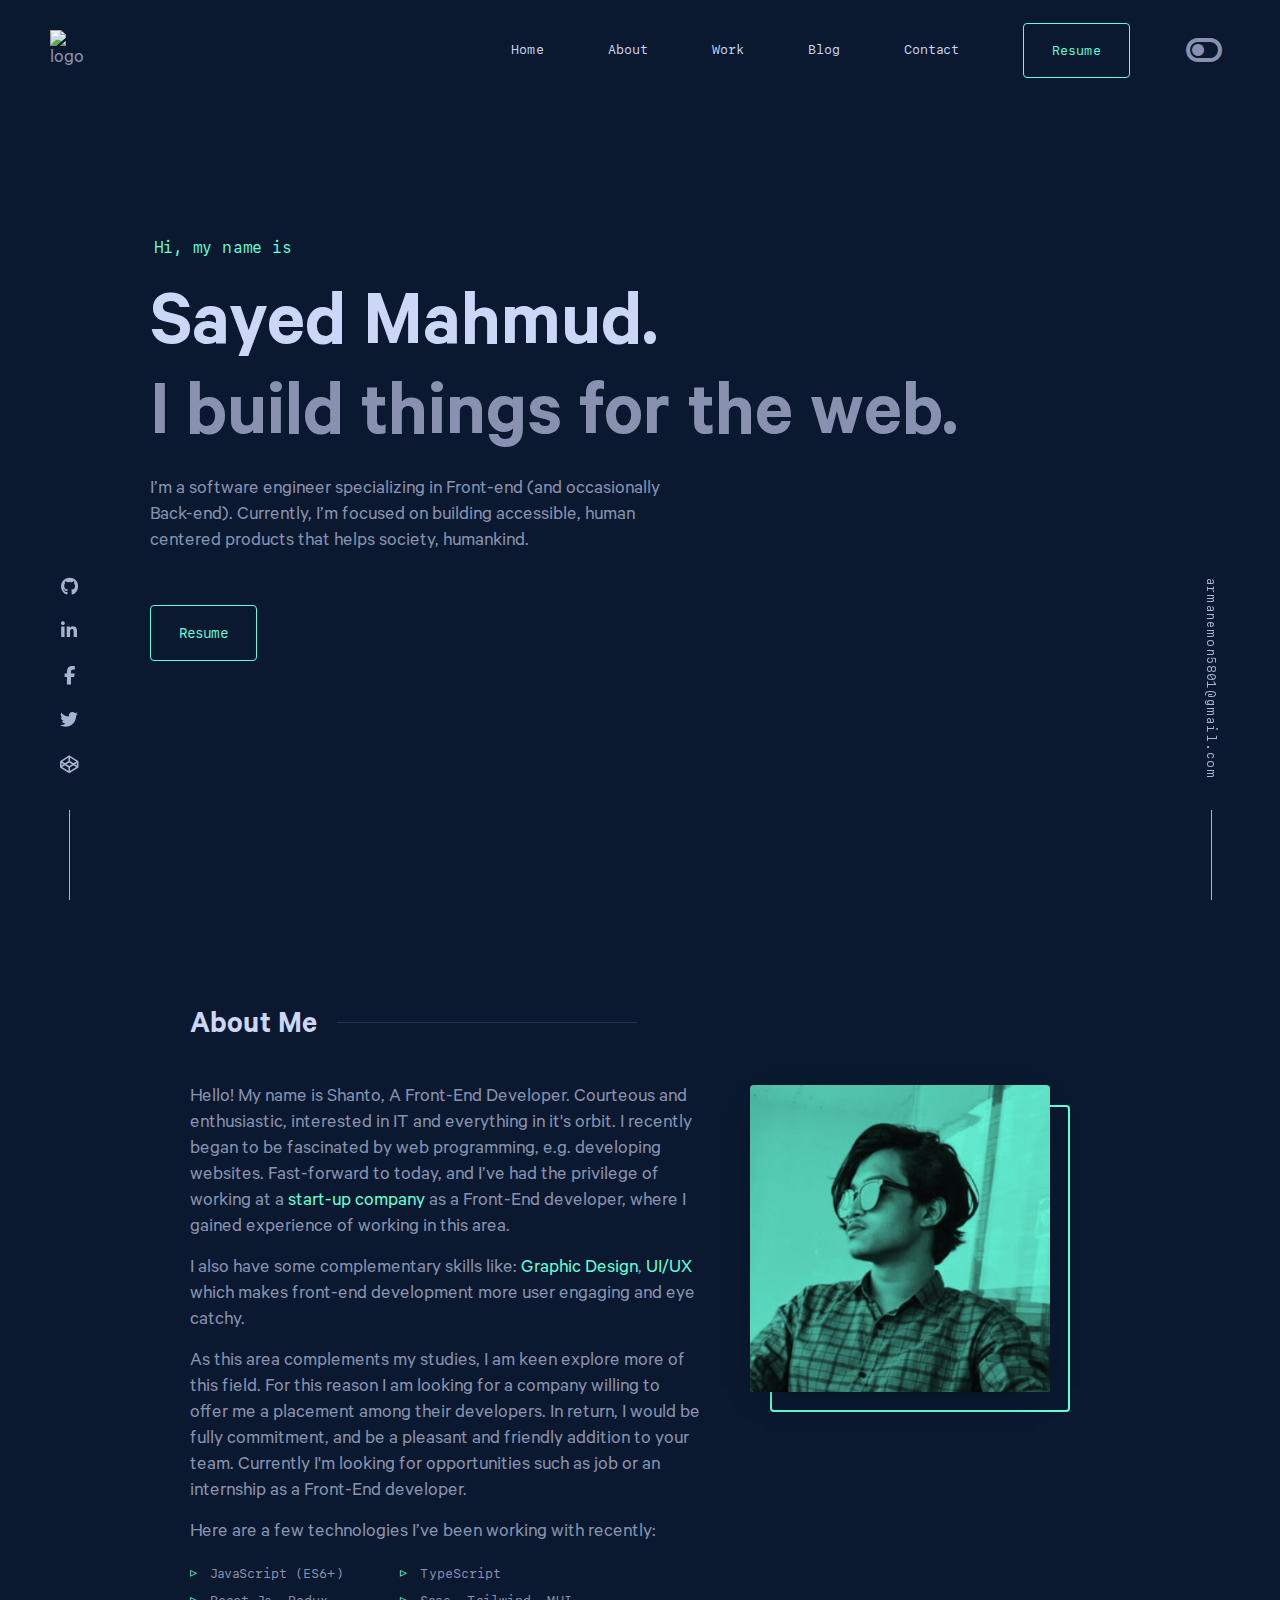
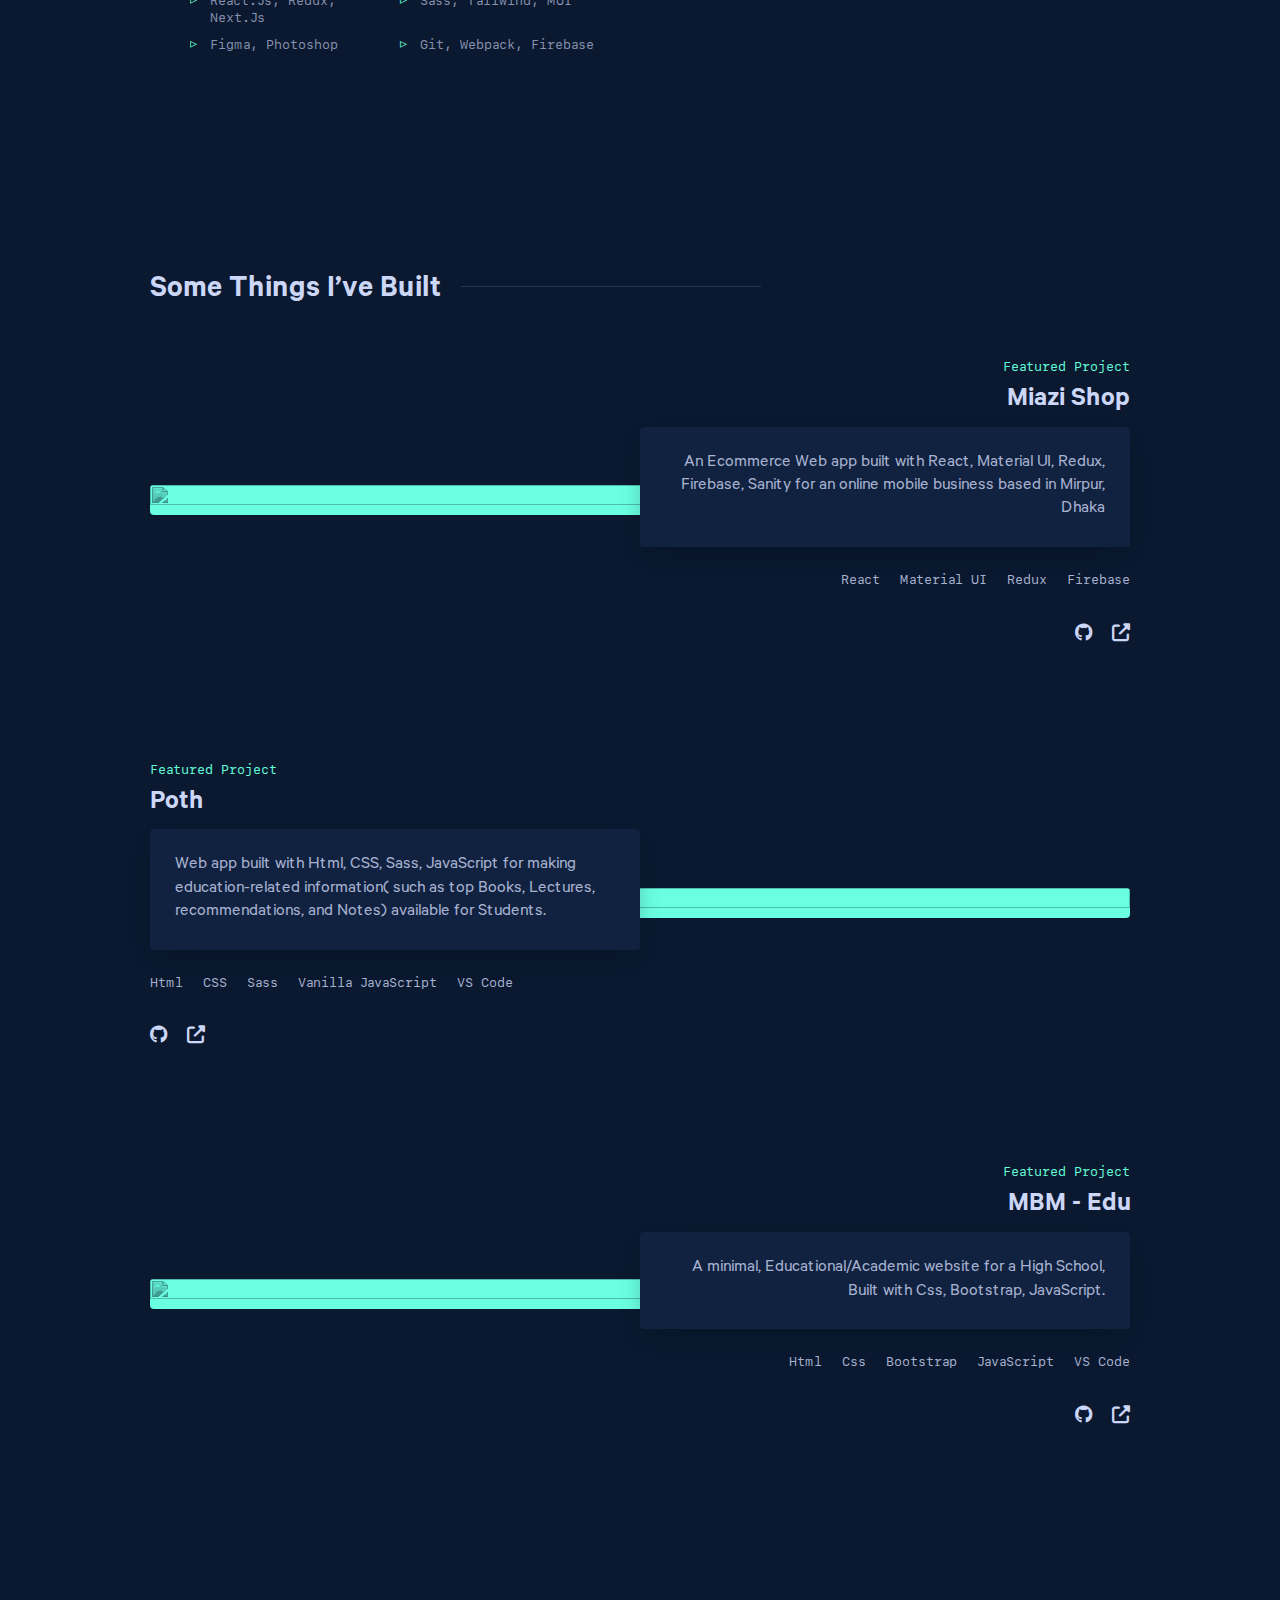
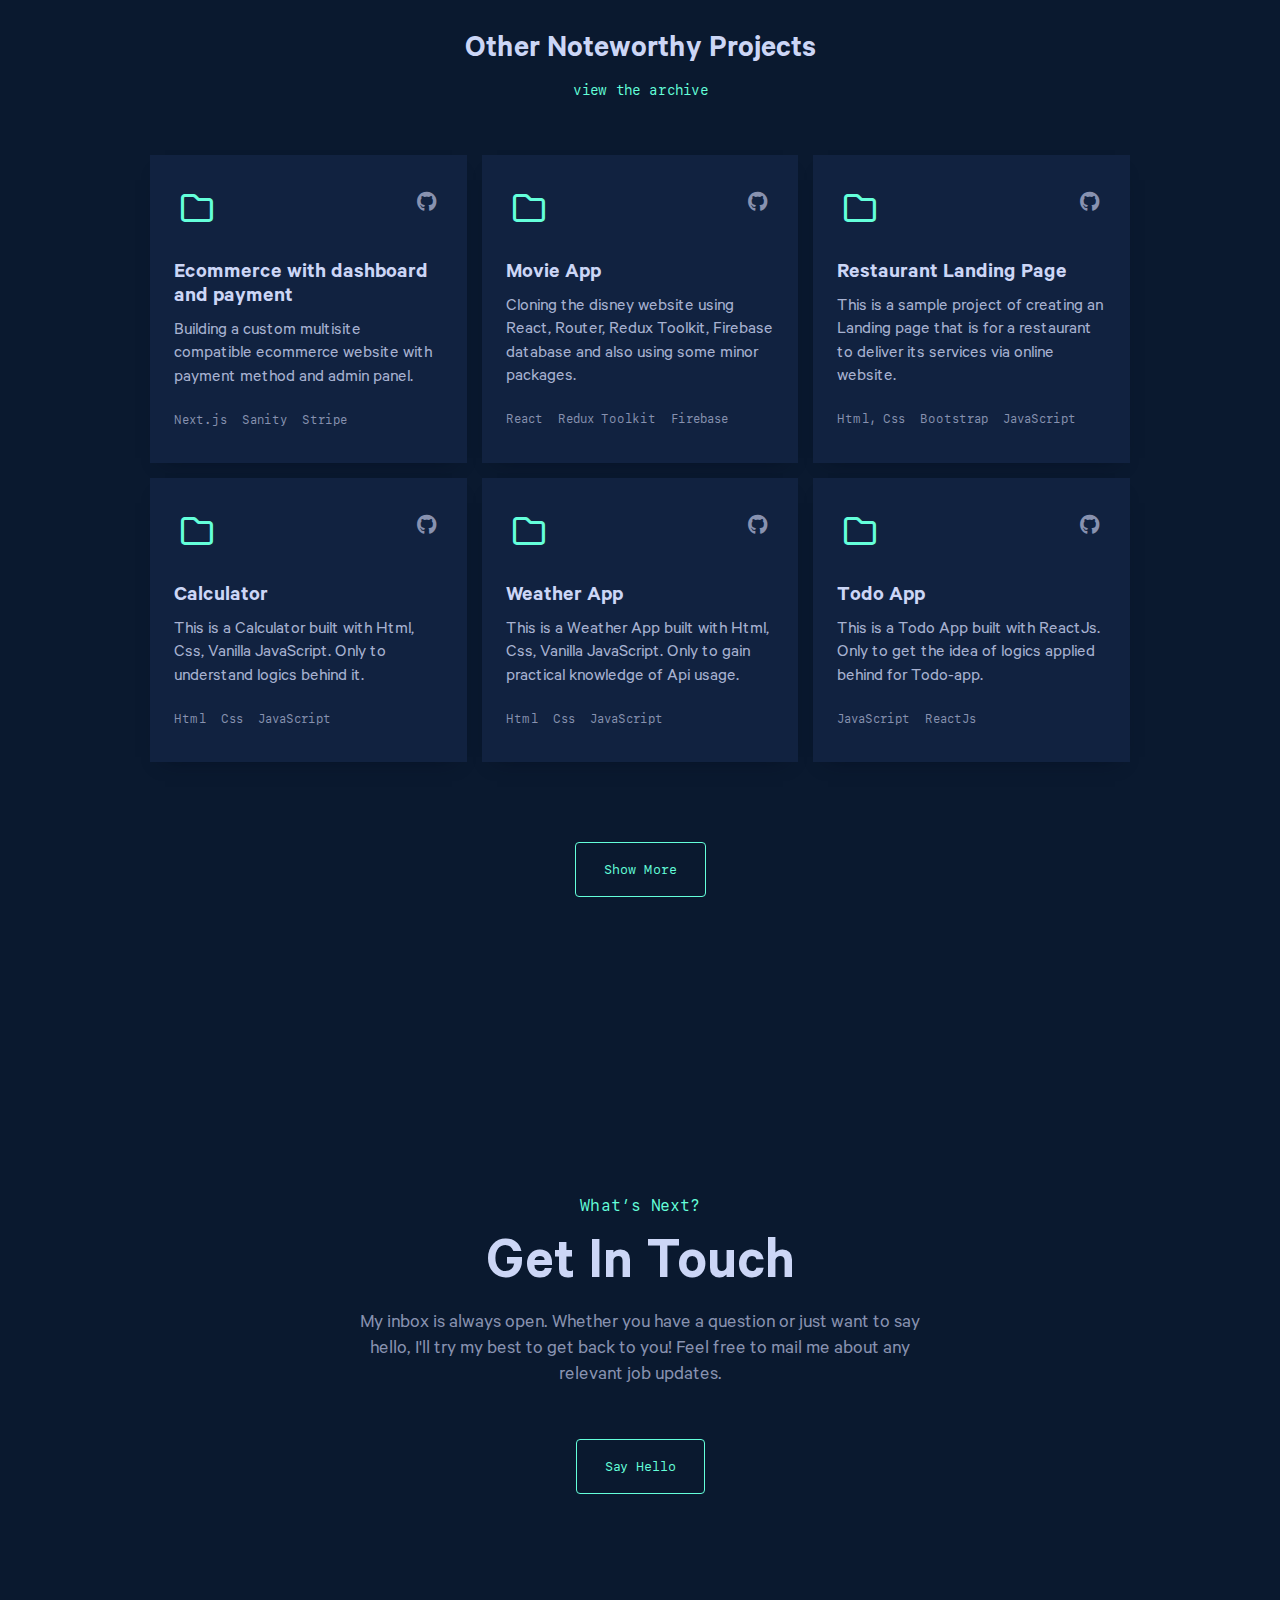
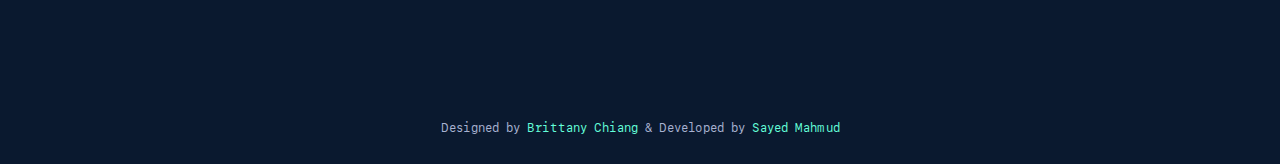
==== commit 8453cf8a: "Merge pull request #3 from Mahmud-ii/Mahmud-ii-patch-1" ====
--- a/index.html
+++ b/index.html
@@ -8,19 +8,14 @@
     <link rel="stylesheet" href="https://cdnjs.cloudflare.com/ajax/libs/font-awesome/6.2.0/css/all.min.css">
     <title>Sayed Mahmud</title>
 </head>
-<body>
-    
-    
-    
+<body class="">
     <!-- header starts -->
-
     <header id="header">
         <a href="index.html">
             <div class="logo">
-                <img src="image/SMText.svg" class="logo-img" alt="logo">
+                <img id="smlogo" src="image/SMTextoff.svg" class="logo-img" alt="logo">
             </div>
         </a>
-        
         <nav>
             <div class="nav">            
                 <ul class="nav-items">
@@ -28,8 +23,15 @@
                     <li><a href="#about">About</a></li>
                     <li><a href="#hl-projects">Work</a></li>
                     <li><a href="#">Blog</a></li>
-                    <li><a class="email-link" href="mailto:armanemon5801@gmail.com" rel="noopener noreferrer" target="_blank">Contact</a></li>
-                    <li><button class="btn-color"><i class="fa-solid fa-toggle-on"></i></button></li>
+                    <li><a class="email-link" href="#contact">Contact</a></li>
+                    <li>
+                        <a class="resume-a" href="./image/resume.pdf" target="_blank">
+                            <button class="btn btn-resume">Resume</button>
+                        </a>
+                    </li>
+                    <li>
+                        <button class="btn-color "><i class="fa-solid fa-toggle-off"></i></button>
+                    </li>
                 </ul>
             </div>    
 
@@ -38,82 +40,93 @@
                     <span></span>
                 </div>       
                 <ul class="menu-items">
-                    <li><button class="btn-color"><i class="fa-solid fa-toggle-on"></i></button></li>
+                    <li>
+                        <button class="btn-color"><i class="fa-solid fa-toggle-off"></i></button>
+                    </li>
                     <li><a href="index.html">Home</a></li>
                     <li><a href="#about">About</a></li>
                     <li><a href="#hl-projects">Work</a></li>
                     <li><a href="#">Blog</a></li>
-                    <li><a class="email-link" href="mailto:armanemon5801@gmail.com" rel="noopener noreferrer" target="_blank">Contact</a></li>
+                    <li><a class="email-link" href="#contact">Contact</a></li>
+                    <li>
+                        <a class="resume-a" href="./image/resume.pdf" target="_blank">
+                            <button class="btn btn-resume">Resume</button>
+                        </a>
+                    </li>
                 </ul>
-                
             </div>    
         </nav>
     </header>
 <!-- header ends-->
-
  <!-- sticky items starts-->
-
         <div class="hidden">
             <ul class="sticky sticky-social">
-                <li><a href="#">
-                    <i class="fa-brands fa-github"></i>
-                </a></li>
-                <li><a href="#">
-                    <i class="fa-brands fa-facebook-f"></i>
-                </a></li>
-                <li><a href="#">
-                    <i class="fa-brands fa-twitter"></i>
-                </a></li>
-                <li><a href="">
-                    <i class="fa-brands fa-codepen"></i>
-                </a></li>
-                <li><a href="">
-                    <i class="fa-brands fa-linkedin-in"></i>
-                </a></li>
+                <li>    
+                    <a href="https://github.com/Mahmud-ii" target="_blank">
+                        <i class="fa-brands fa-github"></i>
+                    </a>
+                </li>
+                <li>
+                    <a href="https://www.linkedin.com/in/sayed-mahmud-074222201/" target="_blank">
+                        <i class="fa-brands fa-linkedin-in"></i>
+                    </a>
+                </li>
+                <li>    
+                    <a href="https://www.facebook.com/mahmud.shanto.ii/" target="_blank">
+                        <i class="fa-brands fa-facebook-f"></i>
+                    </a>
+                </li>
+                <li>
+                    <a href="https://twitter.com/Sayedma07023927" target="_blank">
+                        <i class="fa-brands fa-twitter"></i>
+                    </a>
+                </li>
+                <li>
+                    <a href="https://codepen.io/mahmud-ii" target="_blank">
+                        <i class="fa-brands fa-codepen"></i>
+                    </a>
+                </li>
             </ul>
-    
-    
             <div class="sticky sticky-email">
                 <a class="email-link" href="mailto:armanemon5801@gmail.com" rel="noopener noreferrer" target="_blank">armanemon5801@gmail.com</a>
             </div>
         </div>
 <!-- sticky items ends-->
-
 <main>
-
 <!-- hero starts -->
     <section id="hero" class="hero">
             <h1>Hi, my name is</h1>
             <h2 class="big-heading">Sayed Mahmud.</h2>
             <h3 class="big-heading">I build things for the web.</h3>
-            <p>I’m a software engineer specializing in building (and occasionally designing) exceptional digital experiences. Currently, I’m focused on building accessible, human-centered products at <a href="#">Upstatement.</a></p>
-            <a href="#"><button class="btn btn-email">Contact Me</button></a>
+            <p>I’m a software engineer specializing in Front-end (and occasionally Back-end). Currently, I’m focused on building accessible, human centered products that helps society, humankind.</p>
+            <a href="./image/resume.pdf" target="_blank">
+                <button class="btn btn-email">Resume</button>
+            </a>
     </section>
     <!-- hero ends-->
-
-
     <!-- about me starts -->
     <section id="about"  class="about" >
         <div class="sec-heading-wrapper">
             <h2 class="sec-heading">About Me</h2>
         </div>
-
             <div class="about-wrapper">
                 <div class="about-wrapper--inner">
-                    <p>Hello! My name is Brittany and I enjoy creating things that live on the internet. My interest in web development started back in 2012 when I decided to try editing custom Tumblr themes — turns out hacking together a custom reblog button taught me a lot about HTML & CSS!</p>
-        
-                    <p>Fast-forward to today, and I’ve had the privilege of working at <a>an advertising agency</a>, <a>a start-up</a>, <a>a huge corporation</a>, and <a>a student-led design studio</a>. My main focus these days is building accessible, inclusive products and digital experiences at <a>Upstatement</a> for a variety of clients.</p>
-        
-                    <p>I also recently <a>launched a course</a> launched a course that covers everything you need to build a web app with the Spotify API using Node & React.</p>
+                    <p>Hello! My name is Shanto, A Front-End Developer. Courteous and enthusiastic, interested in IT and everything in it's orbit. I recently began to be fascinated by web programming, e.g. developing websites. Fast-forward to today, and I’ve had the privilege of working at a <a>start-up company</a> as a Front-End developer, where I gained experience of working in this area.</p>
                     
+                    <p>I also have some complementary skills like: <a>Graphic Design</a>, <a>UI/UX</a> which makes front-end development more user engaging and eye catchy. </p>
+
+                    <p>As this area complements my studies, I am keen explore more of this field. For this reason I am looking for a company willing to offer me a placement among their developers. In return, I would be fully commitment, and be a pleasant and friendly addition to your team.
+                        Currently I'm looking for opportunities such as job or an internship as a Front-End developer.</p>
+
                     <p>Here are a few technologies I’ve been working with recently:</p>
+
                     <ul class="skills-list">
                         <li>JavaScript (ES6+)</li>
-                        <li>React</li>
-                        <li>Node.js</li>
                         <li>TypeScript</li>
-                        <li>Eleventy</li>
-                        <li>WordPress</li>
+                        <li>React.Js, Redux, Next.Js</li>
+                        <li>Sass, Tailwind, MUI</li>
+                        <li>Figma, Photoshop</li>
+                        <li>Git, Webpack, Firebase</li>
                     </ul>
                 </div>
                 <!-- image -->
@@ -127,312 +140,294 @@
             </div>
     </section>
 <!-- about me ends -->
-
 <!-- highlighted projects starts -->
     <section id="hl-projects" class="hl-projects" >
         <div class="sec-heading-wrapper">
             <h2 class="sec-heading">Some Things I’ve Built</h2>
         </div>
-
     <div class="hl-project-grid">   
         <!-- first highlighted project start -->
         <div class="hl-project">
-            
             <div class="project-image">
-                    <a href="" class="project-img-link">
+                <a href="https://lighthearted-kitsune-0445f9.netlify.app/" target="_blank" class="project-img-link">
                     <!-- before -->
                     <div class="p-image-wrapper">
                         <div class="p-image-wrapper--inner">
-                            <img src="image/demo.png" alt="">
-                        </div>
-                    </div>
-                    </a>
-            </div>
-
+                            <img src="image/ecomfarhad.JPG" alt="">
+                        </div>
+                    </div>
+                </a>
+            </div>
             <div class="project-content">
                 <p class="project-overline">Featured Project</p>
-                <h3 class="hl-project-name"><a href="#">Halcyon Theme</a></h3>
+                <h3 class="hl-project-name"><a href="https://maltimart-c2529.web.app/" target="_blank">Miazi Shop</a></h3>
                 <div class="project-description">
-                    <p>A minimal, dark blue theme for VS Code, Sublime Text, Atom, iTerm, and more. Available on Visual Studio Marketplace, Package Control, Atom Package Manager, and npm.</p>
+                    <p>An Ecommerce Web app built with React, Material UI, Redux, Firebase, Sanity for an online mobile business
+                        based in Mirpur, Dhaka</p>
                 </div>
                 <ul class="project-tech-list">
-                    <li>VS Code</li>
-                    <li>Sublime Text</li>
-                    <li>Atom</li>
-                    <li>iTerm2</li>
-                    <li>Hyper</li>
+                    <li>React</li>
+                    <li>Material UI</li>
+                    <li>Redux</li>
+                    <li>Firebase</li>
                 </ul>
                 <div class="project-links">
-                    <a href="">
+                    <a href="https://github.com/Mahmud-ii/ecom-farhad" target="_blank">
                         <i class="fa-brands fa-github"></i>
                     </a>
-                    <a href=""><i class="fa-solid fa-up-right-from-square"></i></a>
+                    <a href="https://maltimart-c2529.web.app/" target="_blank"><i class="fa-solid fa-up-right-from-square"></i></a>
                 </div>
             </div>
         </div>
         <!-- first highlighted project ends-->
-
         <!-- second highlighted project start -->
         <div class="hl-project">
-            
             <div class="project-image">
-                    <a href="" class="project-img-link">
-                    <!-- before -->
+                <a href="https://mahmud-ii.github.io/poth" target="_blank" class="project-img-link">
+                <!-- before -->
                     <div class="p-image-wrapper">
                         <div class="p-image-wrapper--inner">
-                            <img src="image/demo.png" alt="">
-                        </div>
-                    </div>
-                    </a>
-            </div>
-
+                            <img src="image/poth.JPG" alt="">
+                        </div>
+                    </div>
+                </a>
+            </div>
             <div class="project-content">
                 <p class="project-overline">Featured Project</p>
-                <h3 class="hl-project-name"><a href="#">Halcyon Theme</a></h3>
+                <h3 class="hl-project-name"><a href="https://mahmud-ii.github.io/poth" target="_blank">Poth</a></h3>
                 <div class="project-description">
-                    <p>A minimal, dark blue theme for VS Code, Sublime Text, Atom, iTerm, and more. Available on Visual Studio Marketplace, Package Control, Atom Package Manager, and npm.</p>
+                    <p>Web app built with Html, CSS, Sass, JavaScript for making education-related information( such as top Books,
+                    Lectures, recommendations, and Notes) available for Students.</p>
                 </div>
                 <ul class="project-tech-list">
+                    <li>Html</li>
+                    <li>CSS</li>
+                    <li>Sass</li>
+                    <li>Vanilla JavaScript</li>
                     <li>VS Code</li>
-                    <li>Sublime Text</li>
-                    <li>Atom</li>
-                    <li>iTerm2</li>
-                    <li>Hyper</li>
                 </ul>
                 <div class="project-links">
-                    <a href="">
+                    <a  href="https://github.com/Mahmud-ii/Poth" target="_blank">
                         <i class="fa-brands fa-github"></i>
                     </a>
-                    <a href="">
+                    <a href="https://mahmud-ii.github.io/poth" target="_blank">
                         <i class="fa-solid fa-up-right-from-square"></i>
                     </a>
                 </div>
             </div>
         </div>
         <!-- second highlighted project ends -->
-
         <!-- third highlighted project start -->
         <div class="hl-project">
-            
             <div class="project-image">
-                    <a href="" class="project-img-link">
-                    <!-- before -->
+                <a href="https://mahmud-ii.github.io/mbmedu" target="_blank" class="project-img-link">
+                <!-- before -->
                     <div class="p-image-wrapper">
                         <div class="p-image-wrapper--inner">
-                            <img src="image/demo.png" alt="">
-                        </div>
-                    </div>
-                    </a>
-            </div>
-
+                            <img src="image/mbmedu.JPG" alt="">
+                        </div>
+                    </div>
+                </a>
+            </div>
             <div class="project-content">
                 <p class="project-overline">Featured Project</p>
-                <h3 class="hl-project-name"><a href="#">Halcyon Theme</a></h3>
+                <h3 class="hl-project-name"><a href="https://mahmud-ii.github.io/mbmedu" target="_blank" >MBM - Edu</a></h3>
                 <div class="project-description">
-                    <p>A minimal, dark blue theme for VS Code, Sublime Text, Atom, iTerm, and more. Available on Visual Studio Marketplace, Package Control, Atom Package Manager, and npm.</p>
+                    <p>A minimal, Educational/Academic website for a High School, Built with Css, Bootstrap, JavaScript.</p>
                 </div>
                 <ul class="project-tech-list">
+                    <li>Html</li>
+                    <li>Css</li>
+                    <li>Bootstrap</li>
+                    <li>JavaScript</li>
                     <li>VS Code</li>
-                    <li>Sublime Text</li>
-                    <li>Atom</li>
-                    <li>iTerm2</li>
-                    <li>Hyper</li>
                 </ul>
                 <div class="project-links">
-                    <a href="">
+                    <a href="https://github.com/Mahmud-ii/MBM-Edu" target="_blank">
                         <i class="fa-brands fa-github"></i>
                     </a>
-                    <a href="">
+                    <a href="https://mahmud-ii.github.io/mbmedu" target="_blank">
                         <i class="fa-solid fa-up-right-from-square"></i>
                     </a>
-                </div>
-                <div class="learn-more-btn">
-                    <a href="#"><button class="btn btn-learn-more">Learn More</button></a>
                 </div>
             </div>
         </div>
         <!-- third highlighted project ends -->
     </div>
-
     </section>
 <!-- highlighted projects ends -->
-
-
 <!-- Other Noteworthy Projects starts -->
     <section id="noteworthy-projects" class="ntw-projects">
         <h2>Other Noteworthy Projects</h2>
         <a href="archive.html" class="inline-link archive-link">view the archive</a>
-
         <div class="cards">
             <ul class="project-grid">
                 <!-- project 1 -->
                 <li class="project-card">
                     <div class="card-icons">
                         <div class="icon-wrapper-one">
-                            <a href="#">
-                                <i class="fa-regular fa-folder"></i>
-                            </a>
-                        </div>
-                        <div class="icon-wrapper-two">
-                            <a href="">
-                                <i class="fa-brands fa-github"></i>
-                            </a>
-                            <a href="">
-                                <i class="fa-solid fa-up-right-from-square"></i>
-                            </a>
-                        </div>
-                    </div>
-                    <h3 class="project-title">
-                        <a href="" class="project-card-header">Integrating Algolia Search with WordPress Multisite</a>
-                    </h3>
-                    <p>Building a custom multisite compatible WordPress plugin to build global search with Algolia</p>
-                    <ul class="project-techs">
-                        <li>Algolia</li>
-                        <li>WordPress</li>
-                        <li>PHP</li>
-                    </ul>
-                </li>
-<!-- project 2 -->
-<li class="project-card">
-    <div class="card-icons">
-        <div class="icon-wrapper-one">
-            <a href="#">
-                <i class="fa-regular fa-folder"></i>
-            </a>
-        </div>
-        <div class="icon-wrapper-two">
-            <a href="">
-                <i class="fa-brands fa-github"></i>
-            </a>
-            <a href="">
-                <i class="fa-solid fa-up-right-from-square"></i>
-            </a>
-        </div>
-    </div>
-    <h3 class="project-title">
-        <a href="" class="project-card-header">Integrating Algolia Search with WordPress Multisite</a>
-    </h3>
-    <p>Building a custom multisite compatible WordPress plugin to build global search with Algolia</p>
-    <ul class="project-techs">
-        <li>Algolia</li>
-        <li>WordPress</li>
-        <li>PHP</li>
-    </ul>
-</li>
-        <!-- project 3 -->
-        <li class="project-card">
-            <div class="card-icons">
-                <div class="icon-wrapper-one">
-                    <a href="#">
-                        <i class="fa-regular fa-folder"></i>
-                    </a>
-                </div>
-                <div class="icon-wrapper-two">
-                    <a href="">
-                        <i class="fa-brands fa-github"></i>
-                    </a>
-                    <a href="">
-                        <i class="fa-solid fa-up-right-from-square"></i>
-                    </a>
-                </div>
-            </div>
-            <h3 class="project-title">
-                <a href="" class="project-card-header">Integrating Algolia Search with WordPress Multisite</a>
-            </h3>
-            <p>Building a custom multisite compatible WordPress plugin to build global search with Algolia</p>
-            <ul class="project-techs">
-                <li>Algolia</li>
-                <li>WordPress</li>
-                <li>PHP</li>
-            </ul>
-        </li>
-            <!-- project 4 -->
-            <li class="project-card">
-                <div class="card-icons">
-                    <div class="icon-wrapper-one">
-                        <a href="#">
-                            <i class="fa-regular fa-folder"></i>
-                        </a>
-                    </div>
-                    <div class="icon-wrapper-two">
-                        <a href="">
-                            <i class="fa-brands fa-github"></i>
-                        </a>
-                        <a href="">
-                            <i class="fa-solid fa-up-right-from-square"></i>
-                        </a>
-                    </div>
-                </div>
-                <h3 class="project-title">
-                    <a href="" class="project-card-header">Integrating Algolia Search with WordPress Multisite</a>
-                </h3>
-                <p>Building a custom multisite compatible WordPress plugin to build global search with Algolia</p>
-                <ul class="project-techs">
-                    <li>Algolia</li>
-                    <li>WordPress</li>
-                    <li>PHP</li>
-                </ul>
-            </li>
-            <!-- project 5 -->
-            <li class="project-card">
-                <div class="card-icons">
-                    <div class="icon-wrapper-one">
-                        <a href="#">
-                            <i class="fa-regular fa-folder"></i>
-                        </a>
-                    </div>
-                    <div class="icon-wrapper-two">
-                        <a href="">
-                            <i class="fa-brands fa-github"></i>
-                        </a>
-                        <a href="">
-                            <i class="fa-solid fa-up-right-from-square"></i>
-                        </a>
-                    </div>
-                </div>
-                <h3 class="project-title">
-                    <a href="" class="project-card-header">Integrating Algolia Search with WordPress Multisite</a>
-                </h3>
-                <p>Building a custom multisite compatible WordPress plugin to build global search with Algolia</p>
-                <ul class="project-techs">
-                    <li>Algolia</li>
-                    <li>WordPress</li>
-                    <li>PHP</li>
-                </ul>
-            </li>
-            <!-- project 6 -->
-            <li class="project-card">
-                <div class="card-icons">
-                    <div class="icon-wrapper-one">
-                        <a href="#">
-                            <i class="fa-regular fa-folder"></i>
-                        </a>
-                    </div>
-                    <div class="icon-wrapper-two">
-                        <a href="">
-                            <i class="fa-brands fa-github"></i>
-                        </a>
-                        <a href="">
-                            <i class="fa-solid fa-up-right-from-square"></i>
-                        </a>
-                    </div>
-                </div>
-                <h3 class="project-title">
-                    <a href="" class="project-card-header">Integrating Algolia Search with WordPress Multisite</a>
-                </h3>
-                <p>Building a custom multisite compatible WordPress plugin to build global search with Algolia</p>
-                <ul class="project-techs">
-                    <li>Algolia</li>
-                    <li>WordPress</li>
-                    <li>PHP</li>
-                </ul>
-            </li>
+                            <a href="https://github.com/Mahmud-ii/ecommerces/tree/main/ecommerce-sanity-stripe/eccomerce" target="_blank">
+                                <i class="fa-regular fa-folder"></i>
+                            </a>
+                        </div>
+                        <div class="icon-wrapper-two">
+                            <a href="https://github.com/Mahmud-ii/ecommerces/tree/main/ecommerce-sanity-stripe/eccomerce" target="_blank">
+                                <i class="fa-brands fa-github"></i>
+                            </a>
+                            <!-- <a href="">
+                                <i class="fa-solid fa-up-right-from-square"></i>
+                            </a> -->
+                        </div>
+                    </div>
+                    <h3 class="project-title">
+                        <a href="https://github.com/Mahmud-ii/ecommerces/tree/main/ecommerce-sanity-stripe/eccomerce" target="_blank" class="project-card-header">Ecommerce with dashboard and payment</a>
+                    </h3>
+                    <p>Building a custom multisite compatible ecommerce website with payment method and admin panel. </p>
+                    <ul class="project-techs">
+                        <li>Next.js</li>
+                        <li>Sanity</li>
+                        <li>Stripe</li>
+                    </ul>
+                </li>
+                <!-- project 2 -->
+                <li class="project-card">
+                    <div class="card-icons">
+                        <div class="icon-wrapper-one">
+                            <a href="https://github.com/Mahmud-ii/ecommerces/tree/main/sly-programmer/disney" target="_blank">
+                                <i class="fa-regular fa-folder"></i>
+                            </a>
+                        </div>
+                        <div class="icon-wrapper-two">
+                            <a href="https://github.com/Mahmud-ii/ecommerces/tree/main/sly-programmer/disney" target="_blank">
+                                <i class="fa-brands fa-github"></i>
+                            </a>
+                            <!-- <a href="">
+                                <i class="fa-solid fa-up-right-from-square"></i>
+                            </a> -->
+                        </div>
+                    </div>
+                    <h3 class="project-title">
+                        <a href="https://github.com/Mahmud-ii/ecommerces/tree/main/sly-programmer/disney" target="_blank" class="project-card-header">Movie App</a>
+                    </h3>
+                    <p>Cloning the disney website using React, Router, Redux Toolkit, Firebase database and also using some minor packages.</p>
+                    <ul class="project-techs">
+                        <li>React</li>
+                        <li>Redux Toolkit</li>
+                        <li>Firebase</li>
+                    </ul>
+                </li>
+                <!-- project 3 -->
+                <li class="project-card">
+                    <div class="card-icons">
+                        <div class="icon-wrapper-one">
+                            <a href="https://github.com/Mahmud-ii/all-beginner-practiced-projects/tree/main/ecomerce/the-rosa/Replica" target="_blank">
+                                <i class="fa-regular fa-folder"></i>
+                            </a>
+                        </div>
+                        <div class="icon-wrapper-two">
+                            <a href="https://github.com/Mahmud-ii/all-beginner-practiced-projects/tree/main/ecomerce/the-rosa/Replica" target="_blank">
+                                <i class="fa-brands fa-github"></i>
+                            </a>
+                            <!-- <a href="https://github.com/Mahmud-ii/all-beginner-practiced-projects/tree/main/ecomerce/the-rosa/Replica" target="_blank">
+                                <i class="fa-solid fa-up-right-from-square"></i>
+                            </a> -->
+                        </div>
+                    </div>
+                    <h3 class="project-title">
+                        <a href="https://github.com/Mahmud-ii/all-beginner-practiced-projects/tree/main/ecomerce/the-rosa/Replica" target="_blank" class="project-card-header">Restaurant Landing Page</a>
+                    </h3>
+                    <p>This is a sample project of creating an Landing page that is for a restaurant to deliver its services via online website.</p>
+                    <ul class="project-techs">
+                        <li>Html, Css</li>
+                        <li>Bootstrap</li>
+                        <li>JavaScript</li>
+                    </ul>
+                </li>
+                <!-- project 4 -->
+                <li class="project-card">
+                    <div class="card-icons">
+                        <div class="icon-wrapper-one">
+                            <a href="https://github.com/Mahmud-ii/all-beginner-practiced-projects/tree/main/javascript/calculator%20kyle" target="_blank">
+                                <i class="fa-regular fa-folder"></i>
+                            </a>
+                        </div>
+                        <div class="icon-wrapper-two">
+                            <a href="https://github.com/Mahmud-ii/all-beginner-practiced-projects/tree/main/javascript/calculator%20kyle" target="_blank">
+                                <i class="fa-brands fa-github"></i>
+                            </a>
+                            <!-- <a href="https://github.com/Mahmud-ii/all-beginner-practiced-projects/tree/main/javascript/calculator%20kyle" target="_blank">
+                                <i class="fa-solid fa-up-right-from-square"></i>
+                            </a> -->
+                        </div>
+                    </div>
+                    <h3 class="project-title">
+                        <a href="https://github.com/Mahmud-ii/all-beginner-practiced-projects/tree/main/javascript/calculator%20kyle" target="_blank" class="project-card-header">Calculator</a>
+                    </h3>
+                    <p>This is a Calculator built with Html, Css, Vanilla JavaScript. Only to understand logics behind it.</p>
+                    <ul class="project-techs">
+                        <li>Html</li>
+                        <li>Css</li>
+                        <li>JavaScript</li>
+                    </ul>
+                </li>
+                <!-- project 5 -->
+                <li class="project-card">
+                    <div class="card-icons">
+                        <div class="icon-wrapper-one">
+                            <a href="https://github.com/Mahmud-ii/all-beginner-practiced-projects/tree/main/javascript/weather%20ed" target="_blank">
+                                <i class="fa-regular fa-folder"></i>
+                            </a>
+                        </div>
+                        <div class="icon-wrapper-two">
+                            <a href="https://github.com/Mahmud-ii/all-beginner-practiced-projects/tree/main/javascript/weather%20ed" target="_blank">
+                                <i class="fa-brands fa-github"></i>
+                            </a>
+                            <!-- <a href="https://github.com/Mahmud-ii/all-beginner-practiced-projects/tree/main/javascript/weather%20ed" target="_blank">
+                                <i class="fa-solid fa-up-right-from-square"></i>
+                            </a> -->
+                        </div>
+                    </div>
+                    <h3 class="project-title">
+                        <a href="https://github.com/Mahmud-ii/all-beginner-practiced-projects/tree/main/javascript/weather%20ed" target="_blank" class="project-card-header">Weather App</a>
+                    </h3>
+                    <p>This is a Weather App built with Html, Css, Vanilla JavaScript. Only to gain practical knowledge of Api usage.</p>
+                    <ul class="project-techs">
+                        <li>Html</li>
+                        <li>Css</li>
+                        <li>JavaScript</li>
+                    </ul>
+                </li>
+                <!-- project 6 -->
+                <li class="project-card">
+                    <div class="card-icons">
+                        <div class="icon-wrapper-one">
+                            <a href="https://github.com/Mahmud-ii/react-beginning/tree/main/todo-ed" target="_blank">
+                                <i class="fa-regular fa-folder"></i>
+                            </a>
+                        </div>
+                        <div class="icon-wrapper-two">
+                            <a href="https://github.com/Mahmud-ii/react-beginning/tree/main/todo-ed" target="_blank">
+                                <i class="fa-brands fa-github"></i>
+                            </a>
+                            <!-- <a href="https://github.com/Mahmud-ii/react-beginning/tree/main/todo-ed" target="_blank">
+                                <i class="fa-solid fa-up-right-from-square"></i>
+                            </a> -->
+                        </div>
+                    </div>
+                    <h3 class="project-title">
+                        <a href="https://github.com/Mahmud-ii/react-beginning/tree/main/todo-ed" target="_blank" class="project-card-header">Todo App</a>
+                    </h3>
+                    <p>This is a Todo App built with ReactJs. Only to get the idea of logics applied behind for Todo-app.</p>
+                    <ul class="project-techs">
+                        <li>JavaScript</li>
+                        <li>ReactJs</li>
+                    </ul>
+                </li>
             </ul>
         </div>
         <button class="btn more-button">Show More</button>
     </section>
 <!-- Other Noteworthy Projects ends -->
-
 <!-- contact starts -->
     <section id="contact" class="contact">
         <h2 class="contact-section-heading">What’s Next?</h2>
@@ -443,9 +438,6 @@
     </section>
 <!-- contact ends -->
     </main> 
-
-
-
 <!-- footer starts  -->
     <footer id="footer" class="footer">
         <p class="footer-text">
@@ -453,7 +445,6 @@
         </p>
     </footer>
 <!-- footer ends -->
-
 <script src="script.js"></script>
 </body>
-</html>+</html>
